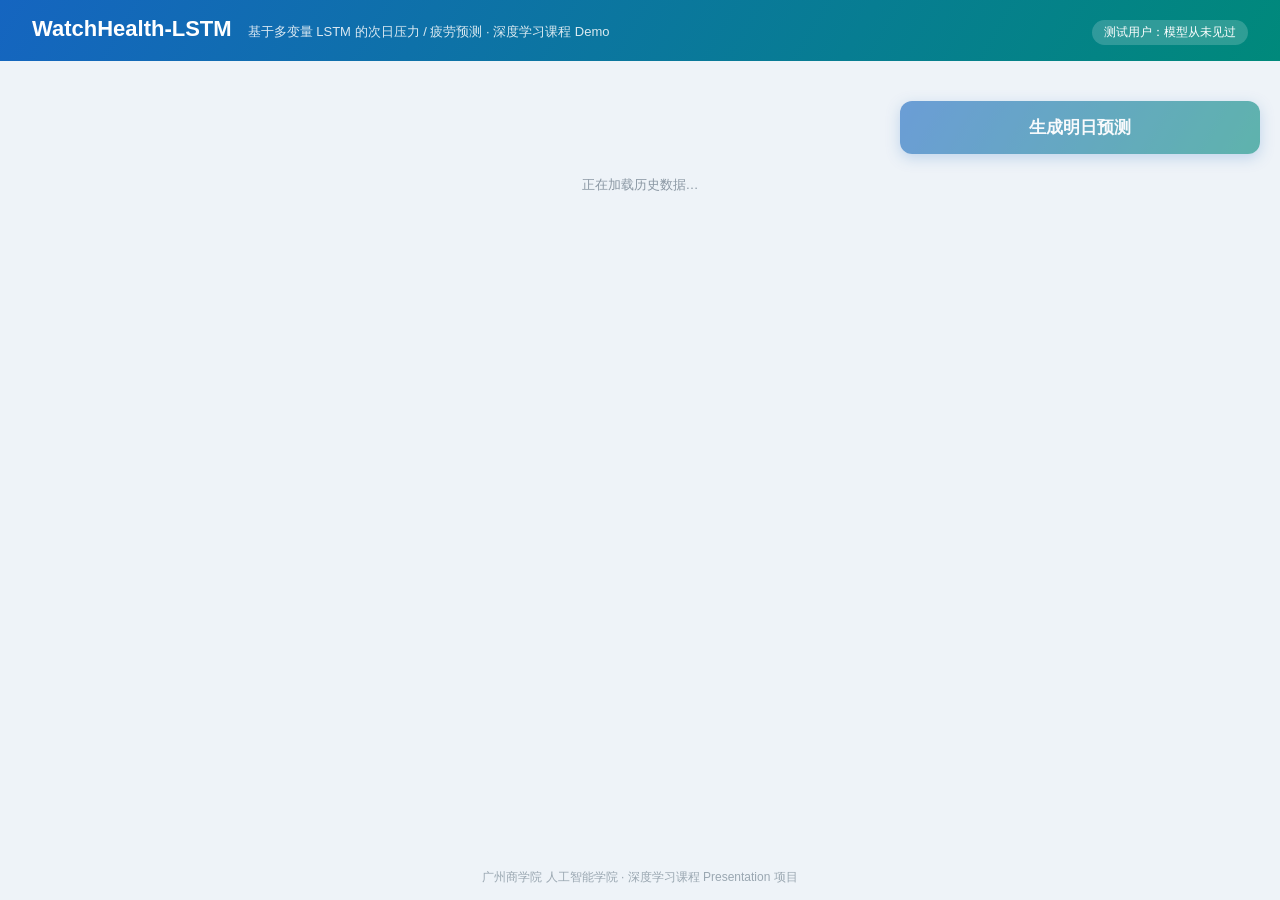
==== frontend/index.html @ ea3061dc "初始提交" ====
<!DOCTYPE html>
<html lang="zh-CN">
<head>
<meta charset="UTF-8">
<meta name="viewport" content="width=device-width, initial-scale=1.0">
<title>WatchHealth-LSTM · 健康看板</title>
<script src="/static/lib/echarts.min.js"></script>
<style>
  * { margin: 0; padding: 0; box-sizing: border-box; }
  body {
    font-family: "Microsoft YaHei", "PingFang SC", sans-serif;
    background: #eef3f8; color: #1f2d3d; min-height: 100vh;
    display: flex; flex-direction: column;
  }
  header {
    background: linear-gradient(120deg, #1565c0, #00897b);
    color: #fff; padding: 16px 32px; display: flex; align-items: baseline; gap: 16px;
  }
  header h1 { font-size: 22px; font-weight: 600; }
  header .sub { font-size: 13px; opacity: .85; }
  header .badge {
    margin-left: auto; font-size: 12px; background: rgba(255,255,255,.18);
    padding: 4px 12px; border-radius: 999px;
  }
  main {
    flex: 1; max-width: 1360px; width: 100%; margin: 20px auto; padding: 0 20px;
    display: grid; grid-template-columns: 1fr 360px; gap: 20px; align-content: start;
  }
  .card {
    background: #fff; border-radius: 12px; padding: 16px 20px;
    box-shadow: 0 2px 10px rgba(21, 60, 110, .08);
  }
  .card h3 { font-size: 14px; color: #5c6b7a; margin-bottom: 4px; font-weight: 600; }
  .hint { font-size: 11px; color: #9aa7b1; margin-bottom: 4px; }
  /* 顶部统计条 */
  .stats { grid-column: 1 / -1; display: grid; grid-template-columns: repeat(4, 1fr); gap: 20px; }
  .stat { display: flex; align-items: center; gap: 14px; }
  .stat .dot { width: 10px; height: 42px; border-radius: 5px; }
  .stat .num { font-size: 26px; font-weight: 700; font-family: Cambria, Georgia, serif; line-height: 1.1; }
  .stat .num small { font-size: 12px; color: #8a97a3; font-weight: 400; }
  .stat .lbl { font-size: 12px; color: #8a97a3; }
  .charts { display: grid; grid-template-columns: 1fr 1fr; gap: 20px; }
  .chart { height: 215px; }
  .side { display: flex; flex-direction: column; gap: 20px; }
  #predictBtn {
    width: 100%; padding: 15px; font-size: 17px; font-weight: 600; color: #fff;
    background: linear-gradient(120deg, #1565c0, #00897b);
    border: none; border-radius: 12px; cursor: pointer;
    box-shadow: 0 4px 14px rgba(21, 101, 192, .35); transition: transform .1s;
  }
  #predictBtn:hover { transform: translateY(-1px); }
  #predictBtn:disabled { opacity: .6; cursor: wait; }
  .stress-num { font-size: 52px; font-weight: 700; font-family: Cambria, Georgia, serif; line-height: 1.1; }
  .stress-num small { font-size: 16px; color: #8a97a3; font-weight: 400; }
  .tag { display: inline-block; padding: 2px 10px; border-radius: 999px;
         font-size: 12px; font-weight: 600; margin-left: 8px; vertical-align: middle; }
  .tag.ok   { background: #e6f6ec; color: #1a9e54; }
  .tag.mid  { background: #fff4e0; color: #e08a00; }
  .tag.high { background: #fdecea; color: #d32f2f; }
  .kv { display: flex; justify-content: space-between; font-size: 14px;
        padding: 6px 0; border-bottom: 1px dashed #e3e9ef; }
  .kv:last-child { border-bottom: none; }
  .kv b { font-weight: 600; text-align: right; }
  .vs {
    margin-top: 10px; padding: 8px 12px; border-radius: 8px;
    background: #e8f4f3; color: #00796b; font-size: 12.5px; font-weight: 600; display: none;
  }
  #alertCard { display: none; border-left: 5px solid #d32f2f; background: #fff5f4; }
  #alertCard h3 { color: #d32f2f; }
  #alertCard.show { display: block; }
  #briefText { font-size: 14px; line-height: 1.8; }
  .src { font-size: 11px; color: #8a97a3; margin-top: 8px; text-align: right; }
  #status { grid-column: 1 / -1; text-align: center; color: #8a97a3; font-size: 13px; padding: 2px; }
  footer { text-align: center; color: #9aa7b1; font-size: 12px; padding: 14px; }
</style>
</head>
<body>
<header>
  <h1>WatchHealth-LSTM</h1>
  <span class="sub">基于多变量 LSTM 的次日压力 / 疲劳预测 · 深度学习课程 Demo</span>
  <span class="badge">测试用户：模型从未见过</span>
</header>

<main>
  <section class="stats" id="stats"></section>

  <section class="charts" id="charts"></section>

  <aside class="side">
    <button id="predictBtn" disabled>生成明日预测</button>

    <div class="card" id="predCard" style="display:none">
      <h3>明日状态预测（LSTM）</h3>
      <div class="stress-num"><span id="stressVal">--</span><small> /10</small>
        <span class="tag ok" id="stressTag">--</span>
      </div>
      <div class="vs" id="vsLine"></div>
      <div class="kv"><span>疲劳指数</span><b id="fatigueVal">--</b></div>
      <div class="kv"><span>建议</span><b id="adviceVal" style="max-width:210px">--</b></div>
    </div>

    <div class="card" id="alertCard">
      <h3>⚠ HRV 异常预警</h3>
      <div id="alertText" style="font-size:14px;line-height:1.7"></div>
    </div>

    <div class="card" id="briefCard" style="display:none">
      <h3>AI 健康简报</h3>
      <div id="briefText"></div>
      <div class="src" id="briefSrc"></div>
    </div>
  </aside>

  <div id="status">正在加载历史数据…</div>
</main>

<footer>广州商学院 人工智能学院 · 深度学习课程 Presentation 项目</footer>

<script>
const FEATURE_META = [
  { key: "resting_hr",     name: "静息心率 (bpm)",  color: "#e2533f", hint: "压力期升高" },
  { key: "hrv_rmssd",      name: "HRV rmssd (ms)",  color: "#1565c0", hint: "重点看：最后两天断崖 = 身体在报警" },
  { key: "deep_sleep_min", name: "深睡时长 (min)",  color: "#00897b", hint: "期末周被压缩" },
  { key: "steps",          name: "步数",            color: "#f0a35e", hint: "久坐不动、活动量骤降" },
];
let history = [], actualNext = null;

function last14Labels() {
  const arr = [];
  const today = new Date();
  for (let i = 13; i >= 0; i--) {
    const d = new Date(today); d.setDate(today.getDate() - i);
    arr.push(`${d.getMonth() + 1}/${d.getDate()}`);
  }
  return arr;
}

function renderStats() {
  const avg = k => history.reduce((a, r) => a + r[k], 0) / history.length;
  const items = [
    { lbl: "14天平均静息心率", num: avg("resting_hr").toFixed(1), unit: " bpm", color: "#e2533f" },
    { lbl: "14天平均 HRV",     num: avg("hrv_rmssd").toFixed(1), unit: " ms",  color: "#1565c0" },
    { lbl: "14天平均深睡",     num: avg("deep_sleep_min").toFixed(0), unit: " min", color: "#00897b" },
    { lbl: "14天总步数",       num: (avg("steps") * history.length / 10000).toFixed(1), unit: " 万步", color: "#f0a35e" },
  ];
  document.getElementById("stats").innerHTML = items.map(i =>
    `<div class="card stat"><div class="dot" style="background:${i.color}"></div>
     <div><div class="num">${i.num}<small>${i.unit}</small></div><div class="lbl">${i.lbl}</div></div></div>`
  ).join("");
}

async function loadHistory() {
  const res = await fetch("/api/demo");
  const data = await res.json();
  if (data.error) { document.getElementById("status").innerText = "⚠ " + data.error; return; }
  history = data.history;
  actualNext = data.actual_next;
  const labels = last14Labels();
  renderStats();
  const chartsEl = document.getElementById("charts");
  chartsEl.innerHTML = "";
  FEATURE_META.forEach(m => {
    const div = document.createElement("div");
    div.className = "card";
    div.innerHTML = `<h3>${m.name}</h3><div class="hint">${m.hint}</div><div class="chart"></div>`;
    chartsEl.appendChild(div);
    const chart = echarts.init(div.querySelector(".chart"));
    chart.setOption({
      grid: { left: 48, right: 14, top: 12, bottom: 24 },
      xAxis: { type: "category", data: labels, axisLabel: { fontSize: 10 } },
      yAxis: { type: "value", scale: true, axisLabel: { fontSize: 10 } },
      series: [{
        type: "line", smooth: true, symbolSize: 6,
        data: history.map(r => +r[m.key].toFixed(1)),
        lineStyle: { color: m.color, width: 2.5 }, itemStyle: { color: m.color },
        areaStyle: { color: m.color, opacity: 0.08 },
      }],
    });
    window.addEventListener("resize", () => chart.resize());
  });
  document.getElementById("status").innerText =
    `演示用户 #${data.user_id} · 期末周前后 14 天数据 · 该用户为模型训练时从未见过的测试用户`;
  document.getElementById("predictBtn").disabled = false;
}

async function runPredict() {
  const btn = document.getElementById("predictBtn");
  btn.disabled = true; btn.innerText = "预测中…";
  const labels = last14Labels();
  const last7 = history.slice(-7);
  const stats = {};
  last7.forEach((r, i) => { stats[labels[labels.length - 7 + i]] = r; });
  try {
    const res = await fetch("/api/predict", {
      method: "POST", headers: { "Content-Type": "application/json" },
      body: JSON.stringify({ stats_7day: stats, hrv_series: history.map(r => r.hrv_rmssd) }),
    });
    renderResult(await res.json());
  } catch (e) {
    alert("接口调用失败：" + e);
  }
  btn.disabled = false; btn.innerText = "生成明日预测";
}

function renderResult(data) {
  const p = data.prediction;
  document.getElementById("predCard").style.display = "block";
  document.getElementById("stressVal").innerText = p.stress;
  const tag = document.getElementById("stressTag");
  if (p.stress >= 7)        { tag.className = "tag high"; tag.innerText = "压力偏高"; }
  else if (p.stress >= 4.5) { tag.className = "tag mid";  tag.innerText = "状态中等"; }
  else                      { tag.className = "tag ok";   tag.innerText = "状态良好"; }
  if (actualNext != null) {
    const vs = document.getElementById("vsLine");
    vs.style.display = "block";
    vs.innerText = `✓ 该用户次日真实自评 ${actualNext.toFixed(1)} 分，预测几乎命中`;
  }
  document.getElementById("fatigueVal").innerText = p.fatigue + " /10";
  document.getElementById("adviceVal").innerText = p.advice;

  const a = data.anomaly;
  if (a.alert) {
    document.getElementById("alertCard").className = "card show";
    document.getElementById("alertText").innerHTML =
      `当前 HRV <b>${a.current_hrv} ms</b>，个人基线 <b>${a.baseline_hrv} ms</b>，` +
      `下降 <b>${a.drop_pct}%</b>（z = ${a.z_score}）。<br>${a.message}`;
  } else {
    document.getElementById("alertCard").className = "card";
  }

  document.getElementById("briefCard").style.display = "block";
  document.getElementById("briefText").innerText = data.brief.text;
  document.getElementById("briefSrc").innerText =
    data.brief.source === "spark" ? "由讯飞星火大模型实时生成" : "由本地模板生成（星火 API 兜底）";
}

document.getElementById("predictBtn").addEventListener("click", runPredict);
loadHistory().then(() => {
  // ?auto=1 时自动点预测（用于演示截图/兜底录屏）
  if (new URLSearchParams(location.search).get("auto") === "1") {
    setTimeout(runPredict, 600);
  }
});
</script>
</body>
</html>
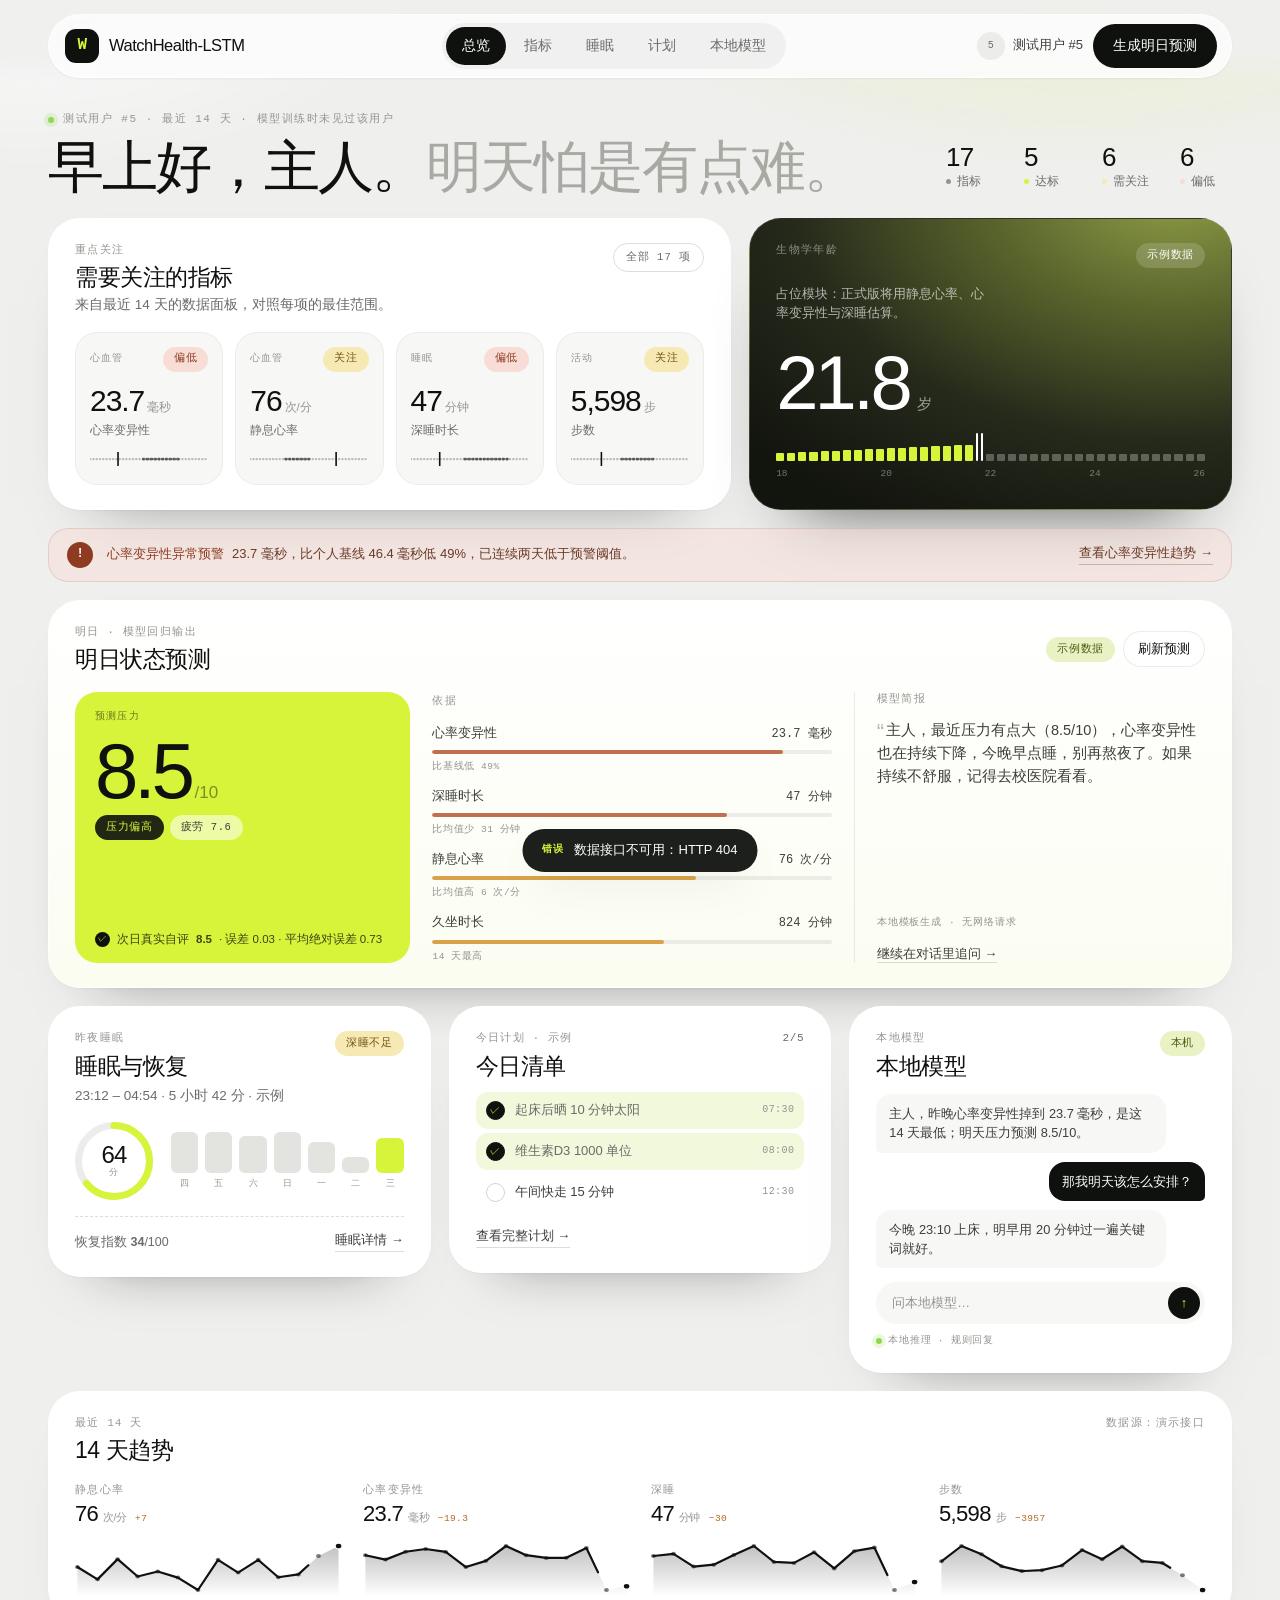
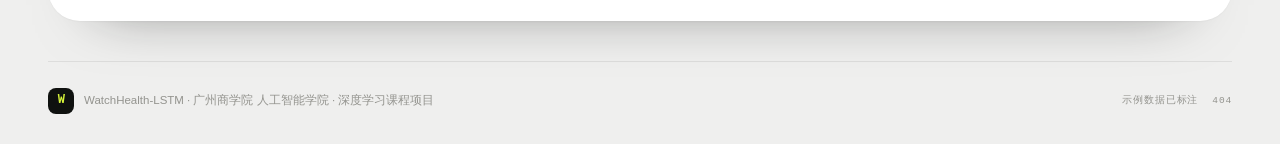
==== commit 13e71d18: "二次提交" ====
--- a/frontend/index.html
+++ b/frontend/index.html
@@ -3,244 +3,2168 @@
 <head>
 <meta charset="UTF-8">
 <meta name="viewport" content="width=device-width, initial-scale=1.0">
-<title>WatchHealth-LSTM · 健康看板</title>
-<script src="/static/lib/echarts.min.js"></script>
+<title>WatchHealth-LSTM · 本地健康看板</title>
+<meta name="description" content="WatchHealth-LSTM 本地健康看板：心率变异性、睡眠、计划、本地模型对话与明日状态预测。">
+<link rel="stylesheet" href="/static/fonts.css">
 <style>
-  * { margin: 0; padding: 0; box-sizing: border-box; }
-  body {
-    font-family: "Microsoft YaHei", "PingFang SC", sans-serif;
-    background: #eef3f8; color: #1f2d3d; min-height: 100vh;
-    display: flex; flex-direction: column;
-  }
-  header {
-    background: linear-gradient(120deg, #1565c0, #00897b);
-    color: #fff; padding: 16px 32px; display: flex; align-items: baseline; gap: 16px;
-  }
-  header h1 { font-size: 22px; font-weight: 600; }
-  header .sub { font-size: 13px; opacity: .85; }
-  header .badge {
-    margin-left: auto; font-size: 12px; background: rgba(255,255,255,.18);
-    padding: 4px 12px; border-radius: 999px;
-  }
-  main {
-    flex: 1; max-width: 1360px; width: 100%; margin: 20px auto; padding: 0 20px;
-    display: grid; grid-template-columns: 1fr 360px; gap: 20px; align-content: start;
-  }
-  .card {
-    background: #fff; border-radius: 12px; padding: 16px 20px;
-    box-shadow: 0 2px 10px rgba(21, 60, 110, .08);
-  }
-  .card h3 { font-size: 14px; color: #5c6b7a; margin-bottom: 4px; font-weight: 600; }
-  .hint { font-size: 11px; color: #9aa7b1; margin-bottom: 4px; }
-  /* 顶部统计条 */
-  .stats { grid-column: 1 / -1; display: grid; grid-template-columns: repeat(4, 1fr); gap: 20px; }
-  .stat { display: flex; align-items: center; gap: 14px; }
-  .stat .dot { width: 10px; height: 42px; border-radius: 5px; }
-  .stat .num { font-size: 26px; font-weight: 700; font-family: Cambria, Georgia, serif; line-height: 1.1; }
-  .stat .num small { font-size: 12px; color: #8a97a3; font-weight: 400; }
-  .stat .lbl { font-size: 12px; color: #8a97a3; }
-  .charts { display: grid; grid-template-columns: 1fr 1fr; gap: 20px; }
-  .chart { height: 215px; }
-  .side { display: flex; flex-direction: column; gap: 20px; }
-  #predictBtn {
-    width: 100%; padding: 15px; font-size: 17px; font-weight: 600; color: #fff;
-    background: linear-gradient(120deg, #1565c0, #00897b);
-    border: none; border-radius: 12px; cursor: pointer;
-    box-shadow: 0 4px 14px rgba(21, 101, 192, .35); transition: transform .1s;
-  }
-  #predictBtn:hover { transform: translateY(-1px); }
-  #predictBtn:disabled { opacity: .6; cursor: wait; }
-  .stress-num { font-size: 52px; font-weight: 700; font-family: Cambria, Georgia, serif; line-height: 1.1; }
-  .stress-num small { font-size: 16px; color: #8a97a3; font-weight: 400; }
-  .tag { display: inline-block; padding: 2px 10px; border-radius: 999px;
-         font-size: 12px; font-weight: 600; margin-left: 8px; vertical-align: middle; }
-  .tag.ok   { background: #e6f6ec; color: #1a9e54; }
-  .tag.mid  { background: #fff4e0; color: #e08a00; }
-  .tag.high { background: #fdecea; color: #d32f2f; }
-  .kv { display: flex; justify-content: space-between; font-size: 14px;
-        padding: 6px 0; border-bottom: 1px dashed #e3e9ef; }
-  .kv:last-child { border-bottom: none; }
-  .kv b { font-weight: 600; text-align: right; }
-  .vs {
-    margin-top: 10px; padding: 8px 12px; border-radius: 8px;
-    background: #e8f4f3; color: #00796b; font-size: 12.5px; font-weight: 600; display: none;
-  }
-  #alertCard { display: none; border-left: 5px solid #d32f2f; background: #fff5f4; }
-  #alertCard h3 { color: #d32f2f; }
-  #alertCard.show { display: block; }
-  #briefText { font-size: 14px; line-height: 1.8; }
-  .src { font-size: 11px; color: #8a97a3; margin-top: 8px; text-align: right; }
-  #status { grid-column: 1 / -1; text-align: center; color: #8a97a3; font-size: 13px; padding: 2px; }
-  footer { text-align: center; color: #9aa7b1; font-size: 12px; padding: 14px; }
+/* ============================================================
+   Design tokens —— 对齐 Mira Bio：浅色、柔和、安静，lime 强调
+   ============================================================ */
+:root{
+  --bg:#EFEFEE;
+  --surface:#FFFFFF;
+  --surface-2:#F7F7F5;
+  --surface-3:#ECECEA;
+  --surface-4:#E3E3DF;
+
+  --ink:#0F110F;
+  --ink-2:#3E3E3B;
+  --ink-3:#6B6B68;
+  --ink-4:#94948F;
+  --ink-5:#B6B6B0;
+
+  --line:rgba(15,17,15,.08);
+  --line-2:rgba(15,17,15,.14);
+
+  --lime:#D7F43A;
+  --lime-deep:#C6E32B;
+  --green:#8FD94E;
+  --lime-soft:#F2F8DC;
+  --lime-soft-2:#E8F2C4;
+
+  --sand:#F7E9B4;
+  --sand-ink:#6F5310;
+  --blush:#F7DDD5;
+  --blush-ink:#8E3B21;
+
+  --grad-dark:radial-gradient(120% 130% at 88% -10%,#8F9E47 0%,#59642C 32%,#262A1B 66%,#12140E 100%);
+  --grad-dark-2:radial-gradient(120% 120% at 10% -10%,#6E7A38 0%,#3A4122 40%,#171A11 100%);
+
+  --radius-xl:32px;
+  --radius-lg:22px;
+  --radius-md:16px;
+  --radius-sm:12px;
+
+  --shadow-card:0 1px 0 rgba(255,255,255,.75) inset,0 1px 2px rgba(15,17,15,.04),0 34px 60px -50px rgba(15,17,15,.55);
+  --shadow-dark:0 40px 70px -46px rgba(15,17,15,.75);
+
+  --font-sans:"Geist","PingFang SC","Hiragino Sans GB","Microsoft YaHei","Noto Sans SC",sans-serif;
+  --font-mono:"Geist Mono",ui-monospace,"SF Mono","Cascadia Mono",Menlo,Consolas,monospace;
+
+  --ease:cubic-bezier(.2,.7,.2,1);
+  --maxw:1240px;
+}
+
+*,*::before,*::after{box-sizing:border-box}
+html{-webkit-text-size-adjust:100%;scroll-behavior:smooth}
+body{
+  margin:0;min-height:100vh;background:var(--bg);color:var(--ink);
+  font-family:var(--font-sans);font-size:15px;line-height:1.45;
+  -webkit-font-smoothing:antialiased;text-rendering:optimizeLegibility;
+}
+body::before{
+  content:"";position:fixed;inset:0;z-index:0;pointer-events:none;
+  background:
+    radial-gradient(58% 40% at 84% -8%,rgba(215,244,58,.26),transparent 68%),
+    radial-gradient(46% 34% at 2% -4%,rgba(255,255,255,.85),transparent 70%);
+}
+::selection{background:var(--lime);color:var(--ink)}
+a{color:inherit;text-decoration:none}
+button{font:inherit;color:inherit;border:0;background:none;cursor:pointer}
+h1,h2,h3,h4,p,ul,ol{margin:0}
+ul,ol{padding:0;list-style:none}
+:focus-visible{outline:2px solid var(--ink);outline-offset:3px;border-radius:8px}
+
+.app{position:relative;z-index:1}
+.wrap{max-width:var(--maxw);margin:0 auto;padding:0 28px}
+
+/* ---------- type scale（22 个文本样式，节选用得上的） ---------- */
+.mono{
+  font-family:var(--font-mono);font-size:10.5px;letter-spacing:.13em;
+  text-transform:uppercase;color:var(--ink-4);font-weight:500;
+}
+.mono-ink{color:var(--ink-3)}
+.eyebrow{
+  display:flex;align-items:center;gap:9px;font-family:var(--font-mono);
+  font-size:11px;letter-spacing:.14em;text-transform:uppercase;color:var(--ink-4);font-weight:500;
+}
+.display{
+  font-size:clamp(30px,4.4vw,58px);line-height:1.03;letter-spacing:-.036em;
+  font-weight:460;margin:10px 0 0;
+}
+.display .dim{color:#A9A9A3}
+.h2{font-size:23px;line-height:1.2;letter-spacing:-.02em;font-weight:500}
+.h3{font-size:17px;line-height:1.3;letter-spacing:-.012em;font-weight:500}
+.body{font-size:14.5px;line-height:1.55;color:var(--ink-2)}
+.body-sm{font-size:13px;line-height:1.5;color:var(--ink-3)}
+.num{font-variant-numeric:tabular-nums;letter-spacing:-.03em}
+.link{font-size:13px;color:var(--ink-2);border-bottom:1px solid var(--line-2);padding-bottom:1px;transition:border-color .2s,color .2s}
+.link:hover{color:var(--ink);border-color:var(--ink)}
+.dot-live{width:6px;height:6px;border-radius:50%;background:var(--green);box-shadow:0 0 0 4px rgba(143,217,78,.18);flex:none}
+
+/* ---------- header / tabs ---------- */
+.nav-wrap{position:sticky;top:0;z-index:60;padding:14px 0 8px;background:linear-gradient(to bottom,rgba(239,239,238,.94) 62%,rgba(239,239,238,0));backdrop-filter:blur(3px)}
+.nav{
+  display:flex;align-items:center;gap:18px;
+  background:rgba(255,255,255,.72);border:1px solid rgba(255,255,255,.75);
+  border-radius:999px;padding:8px 14px 8px 16px;
+  box-shadow:0 1px 2px rgba(15,17,15,.05),0 20px 40px -34px rgba(15,17,15,.5);
+  backdrop-filter:blur(18px) saturate(120%);
+}
+.brand{display:flex;align-items:center;gap:10px;padding-right:6px;flex:none}
+.brand-mark{
+  width:34px;height:34px;border-radius:11px;background:var(--ink);color:var(--lime);
+  display:grid;place-items:center;font-family:var(--font-mono);font-size:16px;font-weight:600;letter-spacing:-.04em;
+}
+.brand-name{font-size:16.5px;letter-spacing:-.03em;font-weight:500}
+.tabs{display:flex;align-items:center;gap:2px;margin:0 auto;background:rgba(15,17,15,.045);border-radius:999px;padding:4px}
+.tab{
+  padding:9px 16px;border-radius:999px;font-size:13.5px;color:var(--ink-3);
+  transition:background .25s var(--ease),color .25s var(--ease);white-space:nowrap;
+}
+.tab:hover{color:var(--ink)}
+.tab.is-active{background:var(--ink);color:#fff}
+.nav-right{display:flex;align-items:center;gap:10px;flex:none}
+.user{display:flex;align-items:center;gap:8px;font-size:13px;color:var(--ink-2)}
+.avatar{
+  width:28px;height:28px;border-radius:50%;background:var(--surface-3);display:grid;place-items:center;
+  font-family:var(--font-mono);font-size:10px;letter-spacing:.02em;color:var(--ink-3);
+}
+.btn{
+  display:inline-flex;align-items:center;justify-content:center;gap:8px;
+  height:44px;padding:0 20px;border-radius:999px;font-size:13.5px;font-weight:500;
+  transition:transform .2s var(--ease),background .2s,box-shadow .2s,opacity .2s;
+}
+.btn:hover{transform:translateY(-1px)}
+.btn:active{transform:translateY(0)}
+.btn-dark{background:var(--ink);color:#fff}
+.btn-dark:hover{background:#26281F}
+.btn-lime{background:var(--lime);color:var(--ink)}
+.btn-lime:hover{background:var(--lime-deep)}
+.btn-ghost{background:#fff;color:var(--ink);border:1px solid var(--line)}
+.btn-ghost:hover{background:var(--surface-2)}
+.btn-sm{height:36px;padding:0 14px;font-size:12.5px}
+.btn[disabled]{opacity:.55;cursor:not-allowed;transform:none}
+
+/* ---------- page shell ---------- */
+.page{display:none;padding-bottom:26px}
+.page.is-active{display:block}
+.page-head{margin:26px 0 22px}
+.head-row{display:flex;align-items:flex-end;justify-content:space-between;gap:24px;flex-wrap:wrap}
+.head-stats{display:flex;align-items:flex-end;gap:26px;padding-bottom:6px}
+.hstat{display:flex;flex-direction:column;gap:3px;min-width:52px}
+.hstat b{font-size:26px;font-weight:450;letter-spacing:-.03em;line-height:1;font-variant-numeric:tabular-nums}
+.hstat b small{font-size:12px;color:var(--ink-4);letter-spacing:0;font-weight:400;margin-left:2px}
+.hstat span{display:flex;align-items:center;gap:6px;font-size:11.5px;color:var(--ink-3)}
+.hstat i{width:5px;height:5px;border-radius:50%;flex:none}
+
+.grid{display:grid;grid-template-columns:repeat(12,1fr);gap:18px;align-items:start}
+.span-4{grid-column:span 4}
+.span-5{grid-column:span 5}
+.span-6{grid-column:span 6}
+.span-7{grid-column:span 7}
+.span-8{grid-column:span 8}
+.span-12{grid-column:span 12}
+.stack{display:flex;flex-direction:column;gap:18px}
+
+/* ---------- cards ---------- */
+.card{
+  background:var(--surface);border-radius:var(--radius-xl);padding:24px 26px;
+  border:1px solid rgba(255,255,255,.7);box-shadow:var(--shadow-card);position:relative;
+}
+.card-dark{
+  background:var(--grad-dark);color:#F3F3EC;border:1px solid rgba(255,255,255,.10);
+  box-shadow:var(--shadow-dark);
+}
+.card-dark .mono{color:rgba(255,255,255,.46)}
+.card-dark .body,.card-dark .body-sm{color:rgba(255,255,255,.66)}
+.card-dark .dim{color:rgba(255,255,255,.5)}
+.card-head{display:flex;align-items:flex-start;justify-content:space-between;gap:14px;margin-bottom:6px}
+.card-sub{font-size:13.5px;line-height:1.5;color:var(--ink-3);margin-top:4px}
+.card-link{font-family:var(--font-mono);font-size:10.5px;letter-spacing:.1em;text-transform:uppercase;color:var(--ink-3);border:1px solid var(--line-2);border-radius:999px;padding:6px 12px;transition:background .2s,color .2s,border-color .2s;white-space:nowrap}
+.card-link:hover{background:var(--ink);color:#fff;border-color:var(--ink)}
+
+/* ---------- chips ---------- */
+.chip{
+  display:inline-flex;align-items:center;gap:6px;height:25px;padding:0 11px;border-radius:999px;
+  font-family:var(--font-mono);font-size:10.5px;letter-spacing:.06em;font-weight:500;
+  background:var(--surface-3);color:var(--ink-2);white-space:nowrap;
+}
+.chip-optimal{background:var(--lime);color:var(--ink)}
+.chip-watch{background:var(--sand);color:var(--sand-ink)}
+.chip-low{background:var(--blush);color:var(--blush-ink)}
+.chip-inrange{background:#EDEDEA;color:#63635F}
+.chip-plain{background:rgba(15,17,15,.06);color:var(--ink-2)}
+.chip-glass{background:rgba(255,255,255,.16);color:#fff;backdrop-filter:blur(6px)}
+.chip-lime-soft{background:var(--lime-soft-2);color:#4F5B10}
+
+/* ---------- overview: markers ---------- */
+.tiles{display:grid;grid-template-columns:repeat(4,1fr);gap:12px;margin-top:16px}
+.tile{
+  text-align:left;background:var(--surface-2);border:1px solid rgba(15,17,15,.045);
+  border-radius:var(--radius-lg);padding:14px 14px 12px;min-width:0;
+  transition:background .25s var(--ease),transform .25s var(--ease),box-shadow .25s;
+}
+.tile:hover{background:#fff;transform:translateY(-2px);box-shadow:0 18px 30px -26px rgba(15,17,15,.6)}
+.tile-top{display:flex;align-items:center;justify-content:space-between;gap:8px;margin-bottom:14px}
+.tile-cat{font-family:var(--font-mono);font-size:9.5px;letter-spacing:.11em;text-transform:uppercase;color:var(--ink-4)}
+.tile-val{display:block;font-size:30px;line-height:1;font-weight:440;letter-spacing:-.035em;font-variant-numeric:tabular-nums}
+.tile-val small{font-size:11.5px;color:var(--ink-4);letter-spacing:0;font-weight:400;margin-left:3px}
+.tile-name{display:block;font-size:12px;color:var(--ink-3);margin-top:6px;white-space:nowrap;overflow:hidden;text-overflow:ellipsis}
+.tile-range{display:block;margin-top:11px}
+
+/* range mini bar */
+.range{position:relative;height:12px;width:100%}
+.range svg{display:block;width:100%;height:12px;overflow:visible}
+
+/* ---------- alert strip ---------- */
+.alert{
+  display:flex;align-items:center;gap:14px;background:rgba(247,221,213,.5);
+  border:1px solid rgba(142,59,33,.14);border-radius:20px;padding:13px 18px;
+}
+.alert .alert-dot{
+  width:26px;height:26px;border-radius:50%;background:var(--blush-ink);color:#fff;flex:none;
+  display:grid;place-items:center;font-family:var(--font-mono);font-size:12px;font-weight:600;
+}
+.alert .alert-copy{font-size:13px;line-height:1.45;color:#6B3A28}
+.alert .alert-copy b{color:var(--blush-ink);margin-right:8px;font-weight:500}
+.alert .link{margin-left:auto;color:#6B3A28;border-color:rgba(142,59,33,.3);white-space:nowrap}
+.alert .link:hover{color:var(--blush-ink);border-color:var(--blush-ink)}
+
+/* ---------- bio age ---------- */
+.bioage{overflow:hidden;align-self:stretch;display:flex;flex-direction:column}
+.bioage .bio-num{font-size:clamp(52px,6.4vw,76px);line-height:.9;font-weight:430;letter-spacing:-.05em;margin-top:26px;color:#fff;font-variant-numeric:tabular-nums}
+.bioage .bio-num small{font-size:15px;letter-spacing:0;color:rgba(255,255,255,.55);margin-left:8px;font-weight:400}
+.bio-scale{position:relative;margin-top:10px;height:34px}
+.bio-meta{display:flex;justify-content:space-between;gap:10px;margin-top:auto;padding-top:22px;font-family:var(--font-mono);font-size:9px;letter-spacing:.1em;text-transform:uppercase;color:rgba(255,255,255,.42)}
+.bio-ticks{position:absolute;inset:0;display:flex;align-items:flex-end;gap:3px}
+.bio-ticks i{flex:1;background:rgba(255,255,255,.28);border-radius:1px;height:9px}
+.bio-ticks i.on{background:var(--lime);height:22px}
+.bio-ticks i.mark{background:#fff;height:30px;width:2px;flex:none}
+.bio-labels{display:flex;justify-content:space-between;margin-top:6px;font-family:var(--font-mono);font-size:9.5px;color:rgba(255,255,255,.4)}
+
+/* ---------- prediction card ---------- */
+.pred{overflow:hidden;background:linear-gradient(180deg,#FFFFFF 0%,#FBFDF1 100%)}
+.pred-top{display:flex;align-items:center;justify-content:space-between;gap:14px;flex-wrap:wrap}
+.pred-actions{display:flex;align-items:center;gap:8px}
+.pred-grid{display:grid;grid-template-columns:minmax(0,1.05fr) minmax(0,1.25fr) minmax(0,1.1fr);gap:22px;margin-top:18px}
+.pred-score{
+  background:var(--lime);border-radius:var(--radius-lg);padding:18px 20px 16px;
+  display:flex;flex-direction:column;justify-content:space-between;min-height:196px;
+}
+.pred-label{font-family:var(--font-mono);font-size:10px;letter-spacing:.12em;text-transform:uppercase;color:rgba(15,17,15,.55)}
+.pred-num{font-size:clamp(56px,7vw,78px);line-height:.86;font-weight:430;letter-spacing:-.055em;margin:14px 0 2px;font-variant-numeric:tabular-nums}
+.pred-num span{font-size:17px;color:rgba(15,17,15,.45);letter-spacing:0;margin-left:4px}
+.pred-tags{display:flex;gap:6px;flex-wrap:wrap;margin-top:10px}
+.pred-score .chip-watch{background:rgba(15,17,15,.9);color:var(--lime)}
+.pred-score .chip-plain{background:rgba(255,255,255,.55);color:var(--ink-2)}
+.pred-vs{display:flex;align-items:center;gap:7px;margin-top:14px;font-size:11.5px;color:#3E4416;flex-wrap:wrap}
+.pred-vs b{font-weight:600}
+.pred-vs .ok{width:15px;height:15px;border-radius:50%;background:var(--ink);color:var(--lime);display:grid;place-items:center;font-size:9px;flex:none}
+.pred-basis{padding-top:2px}
+.basis-list{display:flex;flex-direction:column;gap:13px;margin-top:15px}
+.basis-item .basis-top{display:flex;align-items:baseline;justify-content:space-between;gap:10px;font-size:12.5px;color:var(--ink-2)}
+.basis-item .basis-top b{font-family:var(--font-mono);font-size:12px;font-weight:500;font-variant-numeric:tabular-nums}
+.basis-track{height:4px;border-radius:99px;background:rgba(15,17,15,.07);margin-top:7px;overflow:hidden}
+.basis-track i{display:block;height:100%;border-radius:99px;background:var(--ink);transform-origin:left;animation:grow .9s var(--ease) both}
+.basis-track i.warn{background:#D9A24A}
+.basis-track i.bad{background:#C0704F}
+.pred-brief{border-left:1px solid var(--line);padding-left:22px;display:flex;flex-direction:column}
+.pred-brief .quote{font-size:14.5px;line-height:1.6;color:var(--ink-2);margin-top:12px;flex:1}
+.pred-brief .quote::before{content:"“";font-size:22px;color:var(--ink-5);line-height:0;vertical-align:-4px;margin-right:2px}
+.pred-brief .brief-src{font-family:var(--font-mono);font-size:9.5px;letter-spacing:.1em;text-transform:uppercase;color:var(--ink-4);margin-top:14px}
+.pred-brief .brief-cta{margin-top:12px}
+
+/* ---------- sleep mini ---------- */
+.sleep-mini{display:flex;gap:18px;align-items:center;margin-top:16px}
+.ring{position:relative;flex:none}
+.ring svg{display:block}
+.ring .ring-txt{position:absolute;inset:0;display:grid;place-content:center;text-align:center}
+.ring .ring-txt b{font-size:24px;font-weight:450;letter-spacing:-.04em;line-height:1}
+.ring .ring-txt span{font-family:var(--font-mono);font-size:8.5px;letter-spacing:.1em;color:var(--ink-4);text-transform:uppercase}
+.weekbars{display:flex;align-items:flex-end;gap:7px;height:58px;flex:1;min-width:0}
+.wbar{flex:1;display:flex;flex-direction:column;align-items:center;gap:5px;height:100%}
+.wbar i{width:100%;border-radius:6px;background:var(--surface-4);margin-top:auto;transition:background .2s}
+.wbar.last i{background:var(--lime)}
+.wbar span{font-family:var(--font-mono);font-size:8.5px;color:var(--ink-4)}
+.sleep-foot{display:flex;justify-content:space-between;align-items:center;margin-top:16px;padding-top:14px;border-top:1px dashed var(--line-2);font-size:12.5px;color:var(--ink-3)}
+
+/* ---------- plan mini ---------- */
+.checkrow{
+  display:flex;align-items:center;gap:10px;padding:9px 10px;border-radius:12px;
+  font-size:13px;color:var(--ink-2);transition:background .2s,color .2s;width:100%;text-align:left;
+}
+.checkrow:hover{background:var(--surface-2)}
+.checkrow.done{background:var(--lime-soft)}
+.checkrow .box{
+  width:19px;height:19px;border-radius:50%;border:1px solid rgba(15,17,15,.18);flex:none;
+  display:grid;place-items:center;color:transparent;font-size:10px;transition:background .2s,border-color .2s,color .2s;
+}
+.checkrow.done .box{background:var(--ink);border-color:var(--ink);color:var(--lime)}
+.checkrow .time{margin-left:auto;font-family:var(--font-mono);font-size:10px;color:var(--ink-4);letter-spacing:.04em}
+.checkrow.done .label{color:var(--ink-3)}
+.plan-count{font-family:var(--font-mono);font-size:11px;color:var(--ink-3);letter-spacing:.06em}
+
+/* ---------- chat mini ---------- */
+.chat-mini{display:flex;flex-direction:column;gap:9px;margin-top:14px}
+.bubble{max-width:88%;padding:10px 13px;border-radius:16px;font-size:12.8px;line-height:1.5}
+.bubble.model{background:var(--surface-2);color:var(--ink-2);border-bottom-left-radius:5px}
+.bubble.user{background:var(--ink);color:#fff;align-self:flex-end;border-bottom-right-radius:5px}
+.chat-input{display:flex;align-items:center;gap:8px;margin-top:14px;background:var(--surface-2);border-radius:999px;padding:5px 5px 5px 14px}
+.chat-input input{
+  flex:1;min-width:0;border:0;background:none;font:inherit;font-size:12.8px;color:var(--ink);outline:none;
+}
+.chat-input input::placeholder{color:var(--ink-4)}
+.send{
+  width:32px;height:32px;border-radius:50%;background:var(--ink);color:var(--lime);
+  display:grid;place-items:center;flex:none;font-size:13px;transition:transform .2s var(--ease),background .2s;
+}
+.send:hover{transform:scale(1.06)}
+.chat-meta{display:flex;align-items:center;gap:6px;margin-top:10px;font-family:var(--font-mono);font-size:9.5px;letter-spacing:.08em;text-transform:uppercase;color:var(--ink-4)}
+
+/* ---------- trends ---------- */
+.trend-grid{display:grid;grid-template-columns:repeat(4,1fr);gap:22px;margin-top:18px}
+.trend{min-width:0}
+.trend-head{display:flex;align-items:baseline;justify-content:flex-start;gap:8px}
+.trend-val{display:flex;align-items:baseline;gap:7px;font-size:22px;font-weight:450;letter-spacing:-.03em;font-variant-numeric:tabular-nums}
+.trend-val small{font-size:10.5px;color:var(--ink-4);margin-left:-2px}
+.trend-delta{font-family:var(--font-mono);font-size:9.5px;color:var(--ink-4);letter-spacing:.04em;margin-left:2px}
+.trend-delta.up{color:#B4691D}
+.trend-delta.down{color:#3E7A34}
+.trend-chart{margin-top:10px;height:56px}
+.trend-chart svg{display:block;width:100%;height:56px;overflow:visible}
+
+/* ---------- biomarkers ---------- */
+.filterbar{display:flex;align-items:center;justify-content:space-between;gap:14px;flex-wrap:wrap;margin-bottom:18px}
+.seg{display:flex;gap:2px;background:#fff;border:1px solid var(--line);border-radius:999px;padding:4px;box-shadow:0 1px 2px rgba(15,17,15,.03)}
+.seg button{padding:7px 15px;border-radius:999px;font-size:12.5px;color:var(--ink-3);transition:background .2s,color .2s;white-space:nowrap}
+.seg button:hover{color:var(--ink)}
+.seg button.is-active{background:var(--ink);color:#fff}
+.bio-grid{display:grid;grid-template-columns:196px minmax(0,1fr) 352px;gap:18px;align-items:start}
+.cat-card{padding:12px;position:sticky;top:96px}
+.cat-item{
+  display:flex;align-items:center;justify-content:space-between;gap:8px;width:100%;
+  padding:11px 14px;border-radius:14px;font-size:13px;color:var(--ink-2);text-align:left;
+  transition:background .2s,color .2s;
+}
+.cat-item:hover{background:var(--surface-2)}
+.cat-item b{font-family:var(--font-mono);font-size:10.5px;font-weight:500;color:var(--ink-4)}
+.cat-item.is-active{background:var(--ink);color:#fff}
+.cat-item.is-active b{color:rgba(255,255,255,.55)}
+
+.list-card{padding:10px 14px 16px}
+.list-head{
+  display:grid;grid-template-columns:minmax(0,1.4fr) minmax(0,.8fr) minmax(0,1.1fr) 92px;
+  gap:14px;padding:10px 12px 12px;border-bottom:1px solid var(--line);
+  font-family:var(--font-mono);font-size:9.5px;letter-spacing:.12em;text-transform:uppercase;color:var(--ink-5);
+}
+.list-head span:nth-child(4){text-align:right}
+.mrow{
+  display:grid;grid-template-columns:minmax(0,1.4fr) minmax(0,.8fr) minmax(0,1.1fr) 92px;
+  gap:14px;align-items:center;width:100%;text-align:left;
+  padding:12px;border-radius:14px;transition:background .2s;
+}
+.mrow + .mrow{margin-top:1px}
+.mrow:hover{background:var(--surface-2)}
+.mrow.is-active{background:var(--lime-soft)}
+.mrow-name{display:flex;flex-direction:column;gap:2px;min-width:0}
+.mrow-name b{font-size:14px;font-weight:500;letter-spacing:-.01em;white-space:nowrap;overflow:hidden;text-overflow:ellipsis}
+.mrow-name span{font-family:var(--font-mono);font-size:9.5px;letter-spacing:.08em;text-transform:uppercase;color:var(--ink-4)}
+.mrow-val{font-size:17px;font-weight:440;letter-spacing:-.03em;font-variant-numeric:tabular-nums;white-space:nowrap}
+.mrow-val small{font-size:10.5px;color:var(--ink-4);margin-left:3px}
+.mrow-range{min-width:0}
+.mrow-status{display:flex;justify-content:flex-end}
+.list-empty{padding:26px 12px;font-size:13px;color:var(--ink-4);text-align:center}
+
+/* detail */
+.detail{position:sticky;top:96px;padding:24px;min-height:520px;display:flex;flex-direction:column}
+.detail-top{display:flex;align-items:flex-start;justify-content:space-between;gap:12px}
+.detail-name{font-size:24px;line-height:1.15;letter-spacing:-.025em;font-weight:450;margin-top:10px;color:#fff}
+.detail-val{font-size:clamp(48px,5.6vw,62px);line-height:.9;font-weight:430;letter-spacing:-.055em;margin-top:16px;color:#fff;font-variant-numeric:tabular-nums}
+.detail-val small{font-size:14px;color:rgba(255,255,255,.5);letter-spacing:0;margin-left:6px}
+.detail-chart{margin-top:22px}
+.detail-chart svg{display:block;width:100%;height:112px;overflow:visible}
+.detail-axis{display:flex;justify-content:space-between;margin-top:6px;font-family:var(--font-mono);font-size:9px;letter-spacing:.06em;color:rgba(255,255,255,.42)}
+.detail-range{margin-top:20px}
+.detail-range .rlabel{display:flex;justify-content:space-between;font-family:var(--font-mono);font-size:9.5px;letter-spacing:.08em;text-transform:uppercase;color:rgba(255,255,255,.42);margin-bottom:8px}
+.detail-note{font-size:13px;line-height:1.55;color:rgba(255,255,255,.68);margin-top:18px}
+.detail-foot{margin-top:auto;padding-top:20px}
+.ask{display:flex;align-items:center;gap:8px;background:rgba(255,255,255,.10);border:1px solid rgba(255,255,255,.12);border-radius:999px;padding:5px 5px 5px 16px}
+.ask input{flex:1;min-width:0;background:none;border:0;outline:none;font:inherit;font-size:12.5px;color:#fff}
+.ask input::placeholder{color:rgba(255,255,255,.5)}
+.ask .send{background:var(--lime);color:var(--ink)}
+.detail-src{margin-top:12px;font-family:var(--font-mono);font-size:9px;letter-spacing:.09em;text-transform:uppercase;color:rgba(255,255,255,.34);display:flex;justify-content:space-between;gap:8px}
+
+/* ---------- sleep page ---------- */
+.stages{background:var(--grad-dark-2);color:#fff;padding:24px 26px 20px;overflow:hidden}
+.stages-legend{display:flex;gap:14px;align-items:center;font-family:var(--font-mono);font-size:9.5px;letter-spacing:.08em;text-transform:uppercase;color:rgba(255,255,255,.6)}
+.stages-legend i{width:6px;height:6px;border-radius:2px;display:inline-block;margin-right:5px}
+.stage-plot{position:relative;margin-top:20px;height:258px}
+.stage-row{position:absolute;left:0;right:0;height:54px}
+.stage-block{position:absolute;top:0;height:54px;border-radius:8px;transform-origin:left center;animation:blockIn .65s var(--ease) both}
+.stage-axis{position:relative;height:16px;margin-top:14px;border-top:1px solid rgba(255,255,255,.14)}
+.stage-axis span{position:absolute;top:6px;transform:translateX(-50%);font-family:var(--font-mono);font-size:9px;letter-spacing:.05em;color:rgba(255,255,255,.45)}
+.stage-axis span:first-child{transform:none}
+.stage-axis span:last-child{transform:translateX(-100%)}
+.sleep-score{display:flex;gap:20px;align-items:center;margin-top:14px}
+.dial{position:relative;flex:none}
+.dial .dial-txt{position:absolute;inset:0;display:grid;place-content:center;text-align:center}
+.dial .dial-txt b{font-size:38px;font-weight:430;letter-spacing:-.05em;line-height:1;font-variant-numeric:tabular-nums}
+.dial .dial-txt span{font-family:var(--font-mono);font-size:9px;color:var(--ink-4);letter-spacing:.1em;text-transform:uppercase}
+.score-metrics{flex:1;display:flex;flex-direction:column;gap:11px;min-width:0}
+.score-metrics .row{display:flex;align-items:baseline;justify-content:space-between;gap:8px;padding-bottom:9px;border-bottom:1px dashed var(--line);font-size:12.5px;color:var(--ink-3)}
+.score-metrics .row:last-child{border-bottom:0;padding-bottom:0}
+.score-metrics .row b{font-size:14px;color:var(--ink);font-weight:500;font-variant-numeric:tabular-nums}
+.score-metrics .row em{font-style:normal;font-family:var(--font-mono);font-size:9.5px;color:var(--ink-4);margin-left:6px}
+.bedchart{position:relative;height:168px;margin-top:12px}
+.bedchart .axis{position:absolute;left:0;top:0;bottom:20px;width:34px;display:flex;flex-direction:column;justify-content:space-between;font-family:var(--font-mono);font-size:8.5px;color:var(--ink-4);letter-spacing:.04em}
+.bedbars{position:absolute;left:42px;right:0;top:0;bottom:20px;display:flex;justify-content:space-between;gap:7px}
+.bedbar{position:relative;flex:1}
+.bedbar i{position:absolute;width:9px;left:50%;transform:translateX(-50%);border-radius:99px;background:var(--ink);transition:background .2s}
+.bedbar.last i{background:var(--lime);box-shadow:0 0 0 3px rgba(215,244,58,.2)}
+.bedbar span{position:absolute;bottom:-18px;left:0;right:0;text-align:center;font-family:var(--font-mono);font-size:9px;color:var(--ink-4)}
+.dur-list{display:flex;flex-direction:column;gap:14px;margin-top:14px}
+.dur-item .dur-top{display:flex;justify-content:space-between;gap:8px;font-size:12.5px;color:var(--ink-3)}
+.dur-item .dur-top b{color:var(--ink);font-weight:500;font-variant-numeric:tabular-nums}
+.dur-track{height:6px;border-radius:99px;background:var(--surface-3);margin-top:8px;overflow:hidden}
+.dur-track i{display:block;height:100%;border-radius:99px;background:var(--ink);transform-origin:left;animation:grow .9s var(--ease) both}
+.dur-track i.lime{background:var(--lime)}
+.stat-grid{display:grid;grid-template-columns:repeat(4,1fr);gap:18px}
+.stat-grid-2{grid-template-columns:repeat(2,1fr)}
+.stat{padding:20px 22px}
+.stat .stat-label{font-family:var(--font-mono);font-size:9.5px;letter-spacing:.11em;text-transform:uppercase;color:var(--ink-4)}
+.stat .stat-val{font-size:33px;font-weight:430;letter-spacing:-.04em;line-height:1;margin-top:20px;font-variant-numeric:tabular-nums}
+.stat .stat-val small{font-size:12px;color:var(--ink-4);letter-spacing:0;margin-left:3px}
+.stat .stat-foot{font-family:var(--font-mono);font-size:9.5px;color:var(--ink-4);margin-top:9px;letter-spacing:.03em}
+.stat .stat-foot.bad{color:#B4691D}
+
+/* ---------- plan page ---------- */
+.plan-grid{display:grid;grid-template-columns:repeat(4,1fr);gap:18px;align-items:stretch}
+.focus{min-height:474px;display:flex;flex-direction:column;padding:24px}
+.focus-top{display:flex;align-items:flex-start;justify-content:space-between;gap:12px}
+.focus-num{font-family:var(--font-mono);font-size:10.5px;letter-spacing:.1em;color:var(--ink-4)}
+.card-dark .focus-num{color:rgba(255,255,255,.45)}
+.focus-title{font-size:27px;line-height:1.12;letter-spacing:-.03em;font-weight:450;margin-top:26px}
+.focus-desc{font-size:13px;line-height:1.55;color:var(--ink-3);margin-top:10px}
+.card-dark .focus-desc{color:rgba(255,255,255,.6)}
+.focus-items{display:flex;flex-direction:column;gap:6px;margin-top:auto;padding-top:22px}
+.card-dark .checkrow{color:rgba(255,255,255,.78);background:rgba(255,255,255,.07)}
+.card-dark .checkrow:hover{background:rgba(255,255,255,.12)}
+.card-dark .checkrow.done{background:rgba(215,244,58,.14);color:#fff}
+.card-dark .checkrow .box{border-color:rgba(255,255,255,.28);color:transparent}
+.card-dark .checkrow.done .box{background:var(--lime);border-color:var(--lime);color:var(--ink)}
+.card-dark .checkrow.done .label{color:rgba(255,255,255,.9)}
+.focus-target{display:flex;justify-content:space-between;gap:10px;margin-top:18px;padding-top:14px;border-top:1px solid var(--line);font-size:12px;color:var(--ink-3)}
+.card-dark .focus-target{border-color:rgba(255,255,255,.12);color:rgba(255,255,255,.55)}
+.focus-target b{color:var(--ink);font-weight:500}
+.card-dark .focus-target b{color:#fff}
+.ring-lg{width:44px;height:44px;flex:none;position:relative}
+.ring-lg svg{display:block}
+.ring-lg span{position:absolute;inset:0;display:grid;place-content:center;font-family:var(--font-mono);font-size:9px;letter-spacing:.03em}
+.today-card{min-height:300px}
+.today-list{display:flex;flex-direction:column;gap:4px;margin-top:12px}
+.supp-card{min-height:210px}
+.supp-row{display:flex;align-items:center;gap:14px;padding:13px 0;border-bottom:1px solid rgba(255,255,255,.08)}
+.supp-row:last-child{border-bottom:0;padding-bottom:0}
+.supp-row .supp-name{font-size:13.5px;font-weight:500;color:#fff}
+.supp-row .supp-dose{font-size:11px;color:rgba(255,255,255,.5);margin-top:3px}
+.supp-row .pills{margin-left:auto;display:flex;gap:3px;align-items:center}
+.supp-row .pills i{width:4px;height:15px;border-radius:99px;background:rgba(255,255,255,.18)}
+.supp-row .pills i.on{background:var(--lime)}
+
+/* ---------- care / local chat ---------- */
+.care-grid{display:grid;grid-template-columns:280px minmax(0,1fr) 330px;gap:18px;align-items:start}
+.thread-card{padding:12px;position:sticky;top:96px;min-height:640px}
+.thread{display:flex;align-items:center;gap:11px;width:100%;padding:11px 12px;border-radius:16px;text-align:left;transition:background .2s,color .2s}
+.thread:hover{background:var(--surface-2)}
+.thread.is-active{background:var(--ink);color:#fff}
+.thread .tavatar{
+  width:34px;height:34px;border-radius:50%;background:var(--surface-3);flex:none;display:grid;place-items:center;
+  font-family:var(--font-mono);font-size:10px;color:var(--ink-3);letter-spacing:.02em;
+}
+.thread.is-active .tavatar{background:rgba(255,255,255,.14);color:#fff}
+.thread .tbody{min-width:0;flex:1}
+.thread .tbody b{display:block;font-size:12.8px;font-weight:500;letter-spacing:-.01em;white-space:nowrap;overflow:hidden;text-overflow:ellipsis}
+.thread .tbody span{display:block;font-size:11px;color:var(--ink-4);margin-top:2px;white-space:nowrap;overflow:hidden;text-overflow:ellipsis}
+.thread.is-active .tbody span{color:rgba(255,255,255,.55)}
+.thread .dot{width:5px;height:5px;border-radius:50%;background:var(--green);flex:none}
+.chat-card{padding:24px 24px 20px;display:flex;flex-direction:column;min-height:640px}
+.chat-head{display:flex;align-items:center;justify-content:space-between;gap:12px;padding-bottom:16px;border-bottom:1px solid var(--line)}
+.chat-head .who{display:flex;flex-direction:column;gap:3px}
+.chat-head .who b{font-size:16px;font-weight:500;letter-spacing:-.015em}
+.chat-head .who span{font-family:var(--font-mono);font-size:9.5px;letter-spacing:.09em;text-transform:uppercase;color:var(--ink-4)}
+.chat-log{display:flex;flex-direction:column;gap:14px;padding:22px 0;flex:1}
+.chat-day{align-self:center;font-family:var(--font-mono);font-size:9px;letter-spacing:.12em;text-transform:uppercase;color:var(--ink-5)}
+.msg{display:flex;flex-direction:column;gap:5px;max-width:80%}
+.msg .bubble{max-width:100%;font-size:13.3px;line-height:1.55;padding:11px 15px;border-radius:18px}
+.msg.model{align-self:flex-start}
+.msg.user{align-self:flex-end;align-items:flex-end}
+.msg.user .bubble{background:var(--ink);color:#fff;border-bottom-right-radius:6px}
+.msg.model .bubble{background:var(--surface-2);color:var(--ink-2);border-bottom-left-radius:6px}
+.msg .stamp{font-family:var(--font-mono);font-size:9px;color:var(--ink-5);letter-spacing:.04em;padding:0 4px}
+.msg-card{
+  align-self:flex-start;background:var(--ink);color:#fff;border-radius:18px;padding:14px 16px;
+  display:flex;align-items:center;gap:14px;max-width:88%;
+}
+.msg-card .mc-l{display:flex;flex-direction:column;gap:4px}
+.msg-card .mc-l b{font-size:13.5px;font-weight:500}
+.msg-card .mc-l span{font-family:var(--font-mono);font-size:9px;letter-spacing:.08em;text-transform:uppercase;color:rgba(255,255,255,.5)}
+.msg-card .mc-v{font-size:22px;font-weight:430;letter-spacing:-.04em;margin-left:8px;font-variant-numeric:tabular-nums}
+.msg-card .mc-v small{font-size:10px;color:rgba(255,255,255,.5);margin-left:2px}
+.msg-card .chip-low{background:var(--blush);color:var(--blush-ink)}
+.typing{display:flex;gap:4px;align-items:center;padding:12px 15px;background:var(--surface-2);border-radius:18px;width:max-content}
+.typing i{width:5px;height:5px;border-radius:50%;background:var(--ink-4);animation:blink 1.2s infinite}
+.typing i:nth-child(2){animation-delay:.15s}
+.typing i:nth-child(3){animation-delay:.3s}
+.chat-foot{border-top:1px solid var(--line);padding-top:16px}
+.chat-form{display:flex;align-items:center;gap:10px;background:var(--surface-2);border-radius:999px;padding:6px 6px 6px 18px}
+.chat-form input{flex:1;min-width:0;border:0;background:none;outline:none;font:inherit;font-size:13.5px;color:var(--ink)}
+.chat-form input::placeholder{color:var(--ink-4)}
+.chat-form .send{width:38px;height:38px;font-size:14px}
+.chat-note{display:flex;align-items:center;gap:6px;margin-top:10px;font-family:var(--font-mono);font-size:9px;letter-spacing:.08em;text-transform:uppercase;color:var(--ink-4)}
+.model-card{overflow:hidden}
+.model-card .model-name{font-size:22px;letter-spacing:-.025em;font-weight:450;margin-top:12px;color:#fff}
+.model-card .kv{display:flex;align-items:baseline;justify-content:space-between;gap:10px;padding:10px 0;border-bottom:1px solid rgba(255,255,255,.09);font-size:12.5px;color:rgba(255,255,255,.6)}
+.model-card .kv:last-child{border-bottom:0;padding-bottom:0}
+.model-card .kv b{font-family:var(--font-mono);font-size:11px;font-weight:500;color:#fff;letter-spacing:.02em}
+.booking-card{padding:22px 22px 20px}
+.daychips{display:flex;gap:6px;margin-top:14px}
+.daychip{
+  flex:1;padding:9px 4px;border-radius:13px;background:var(--surface-2);text-align:center;
+  display:flex;flex-direction:column;gap:3px;transition:background .2s,color .2s;
+}
+.daychip span{font-family:var(--font-mono);font-size:8.5px;letter-spacing:.08em;text-transform:uppercase;color:var(--ink-4)}
+.daychip b{font-size:15px;font-weight:450;letter-spacing:-.02em}
+.daychip.is-active{background:var(--ink);color:#fff}
+.daychip.is-active span{color:rgba(255,255,255,.55)}
+.daychip.is-plain{flex-direction:row;align-items:center;justify-content:center;padding:12px 4px}
+.daychip.is-plain b{font-size:13px;font-weight:450;letter-spacing:0}
+.slotgrid{display:grid;grid-template-columns:repeat(3,1fr);gap:6px;margin-top:10px}
+.slotchip{padding:9px 4px;border-radius:11px;background:var(--surface-2);font-family:var(--font-mono);font-size:10.5px;color:var(--ink-2);transition:background .2s,color .2s}
+.slotchip:hover{background:var(--surface-3)}
+.slotchip.is-active{background:var(--lime);color:var(--ink)}
+.slotchip[disabled]{opacity:.4;cursor:not-allowed}
+.booking-card .btn{width:100%;margin-top:16px}
+
+/* ---------- 404 ---------- */
+.notfound{min-height:calc(100vh - 190px);display:grid;place-items:center;padding:30px 0 60px}
+.nf-card{
+  width:min(620px,100%);text-align:center;padding:62px 40px 54px;border-radius:36px;
+  background:radial-gradient(120% 120% at 50% 120%,#7E8C3D 0%,#3E4623 34%,#1A1D13 66%,#101208 100%);
+  color:#fff;box-shadow:var(--shadow-dark);
+}
+.nf-card .nf-404{font-size:clamp(72px,12vw,120px);line-height:1;letter-spacing:-.06em;font-weight:380;margin:20px 0 12px;color:#fff}
+.nf-card p{color:rgba(255,255,255,.66);font-size:14px}
+.nf-card .btn{margin-top:26px}
+
+/* ---------- footer + toast ---------- */
+.footer{
+  display:flex;align-items:center;justify-content:space-between;gap:16px;flex-wrap:wrap;
+  padding:26px 0 34px;margin-top:14px;border-top:1px solid var(--line);
+  font-size:11.5px;color:var(--ink-4);
+}
+.footer .f-left{display:flex;align-items:center;gap:10px;flex-wrap:wrap}
+.footer .f-right{display:flex;align-items:center;gap:14px;flex-wrap:wrap;font-family:var(--font-mono);font-size:9.5px;letter-spacing:.09em;text-transform:uppercase}
+.footer a:hover{color:var(--ink)}
+.toast{
+  position:fixed;left:50%;bottom:28px;transform:translate(-50%,16px);z-index:200;
+  background:rgba(15,17,15,.94);color:#fff;border-radius:999px;padding:12px 20px;
+  font-size:13px;display:flex;align-items:center;gap:10px;opacity:0;pointer-events:none;
+  transition:opacity .3s var(--ease),transform .3s var(--ease);max-width:calc(100vw - 40px);
+  box-shadow:0 20px 40px -20px rgba(0,0,0,.5);
+}
+.toast.show{opacity:1;transform:translate(-50%,0)}
+.toast b{color:var(--lime);font-family:var(--font-mono);font-size:10px;letter-spacing:.1em;text-transform:uppercase}
+.tabbar{display:none}
+
+/* ---------- animations ---------- */
+.reveal{opacity:0}
+.page.is-active .reveal{animation:rise .72s var(--ease) forwards;animation-delay:var(--d,0ms)}
+@keyframes rise{from{opacity:0;transform:translateY(16px)}to{opacity:1;transform:none}}
+@keyframes grow{from{transform:scaleX(0)}to{transform:scaleX(1)}}
+@keyframes blockIn{from{opacity:0;transform:scaleX(.2)}to{opacity:1;transform:scaleX(1)}}
+@keyframes blink{0%,60%,100%{opacity:.3}30%{opacity:1}}
+@keyframes draw{to{stroke-dashoffset:0}}
+.draw{stroke-dasharray:1;stroke-dashoffset:1;animation:draw 1.2s .2s cubic-bezier(.35,0,.2,1) forwards}
+@media (prefers-reduced-motion:reduce){
+  *{animation-duration:.001ms !important;animation-delay:0ms !important;transition-duration:.001ms !important}
+  .reveal{opacity:1}
+}
+
+/* ---------- responsive ---------- */
+@media (max-width:1180px){
+  .bio-grid{grid-template-columns:170px minmax(0,1fr) 320px}
+  .care-grid{grid-template-columns:240px minmax(0,1fr) 300px}
+}
+@media (max-width:1080px){
+  .span-4{grid-column:span 6}
+  .bio-grid{grid-template-columns:minmax(0,1fr) 330px}
+  .cat-card{grid-column:1 / -1;position:static;display:flex;overflow-x:auto;padding:8px;gap:4px}
+  .cat-card .cat-item{width:auto;white-space:nowrap;gap:8px}
+  .care-grid{grid-template-columns:minmax(0,1fr) 300px}
+  .thread-card{grid-column:1 / -1;position:static;display:flex;overflow-x:auto;gap:6px;padding:8px;min-height:0;align-items:center}
+  .thread-card .thread{width:auto;min-width:200px;flex:none}
+  .plan-grid{grid-template-columns:repeat(2,1fr)}
+  .plan-grid .stack{grid-column:span 2;display:grid;grid-template-columns:1fr 1fr;gap:18px}
+  .stat-grid{grid-template-columns:repeat(2,1fr)}
+  .pred-grid{grid-template-columns:minmax(0,1fr) minmax(0,1.2fr)}
+  .pred-brief{grid-column:1 / -1;border-left:0;border-top:1px solid var(--line);padding-left:0;padding-top:18px}
+  .tiles{grid-template-columns:repeat(2,1fr)}
+  .trend-grid{grid-template-columns:repeat(2,1fr);gap:20px}
+}
+@media (max-width:820px){
+  .wrap{padding:0 18px}
+  .nav{padding:8px 8px 8px 12px;gap:10px}
+  .tabs{display:none}
+  .nav-right .user{display:none}
+  .nav-right{margin-left:auto}
+  .nav-right .btn{height:38px;padding:0 15px;font-size:12.5px}
+  .page-head{margin:20px 0 18px}
+  .display .dim{display:block}
+  .head-row{flex-direction:column;align-items:flex-start;gap:14px}
+  .head-stats{width:100%;justify-content:space-between;gap:12px;padding:0}
+  .hstat b{font-size:22px}
+  .span-4,.span-5,.span-7,.span-8{grid-column:span 12}
+  .tiles{grid-template-columns:repeat(2,1fr)}
+  .pred-grid{grid-template-columns:1fr}
+  .pred-basis{padding-top:0}
+  .pred-brief{border-top:1px solid var(--line);padding-top:18px}
+  .bio-grid{grid-template-columns:1fr}
+  .detail{position:static;min-height:0;order:3}
+  .list-head{grid-template-columns:minmax(0,1.5fr) minmax(0,.9fr) 86px}
+  .list-head span:nth-child(3){display:none}
+  .mrow{grid-template-columns:minmax(0,1.5fr) minmax(0,.9fr) 86px;gap:10px}
+  .mrow-range{display:none}
+  .care-grid{grid-template-columns:1fr}
+  .chat-card{min-height:0}
+  .chat-log{max-height:none}
+  .plan-grid{grid-template-columns:repeat(2,1fr)}
+  .plan-grid .stack{grid-column:span 2;display:grid;grid-template-columns:1fr 1fr;gap:18px}
+  .focus{min-height:0}
+  .sleep-score{flex-direction:column;align-items:flex-start;gap:16px}
+  .score-metrics{width:100%}
+  .stat-grid{grid-template-columns:1fr 1fr}
+  .footer{flex-direction:column;align-items:flex-start;padding-bottom:96px}
+  .tabbar{
+    display:flex;position:fixed;left:10px;right:10px;bottom:10px;z-index:120;
+    background:rgba(255,255,255,.9);backdrop-filter:blur(18px);border:1px solid rgba(255,255,255,.8);
+    border-radius:22px;padding:6px;box-shadow:0 18px 40px -22px rgba(15,17,15,.6);
+  }
+  .tabbar a{
+    flex:1;display:flex;flex-direction:column;align-items:center;gap:4px;padding:8px 2px;border-radius:16px;
+    font-size:9.5px;color:var(--ink-4);letter-spacing:.02em;transition:background .2s,color .2s;
+  }
+  .tabbar a svg{width:18px;height:18px;stroke:currentColor;fill:none;stroke-width:1.5}
+  .tabbar a.is-active{background:var(--ink);color:#fff}
+  .toast{bottom:88px}
+}
+@media (max-width:600px){
+  .alert{display:grid;grid-template-columns:auto 1fr;gap:6px 10px;align-items:start;padding:14px 16px}
+  .alert .alert-dot{grid-row:1}
+  .alert .alert-copy{grid-column:2;font-size:12.5px}
+  .alert .link{grid-column:2;margin-left:0;justify-self:start;font-size:12px}
+  .plan-grid{grid-template-columns:1fr}
+  .plan-grid .stack{grid-column:span 1;grid-template-columns:1fr}
+  .focus{min-height:0}
+  .pred-score{min-height:0}
+}
+@media (max-width:480px){
+  .display{font-size:30px}
+  .card{padding:20px;border-radius:26px}
+  .pred-score{padding:16px}
+  .pred-num{font-size:56px}
+  .tiles{gap:8px}
+  .trend-grid{grid-template-columns:1fr}
+  .daychips{gap:4px}
+  .slotgrid{grid-template-columns:repeat(2,1fr)}
+  .tile-val{font-size:26px}
+  .mrow-val{font-size:15px}
+  .focus-title{font-size:23px}
+  .nf-card{padding:44px 22px 40px}
+}
 </style>
 </head>
 <body>
-<header>
-  <h1>WatchHealth-LSTM</h1>
-  <span class="sub">基于多变量 LSTM 的次日压力 / 疲劳预测 · 深度学习课程 Demo</span>
-  <span class="badge">测试用户：模型从未见过</span>
-</header>
-
-<main>
-  <section class="stats" id="stats"></section>
-
-  <section class="charts" id="charts"></section>
-
-  <aside class="side">
-    <button id="predictBtn" disabled>生成明日预测</button>
-
-    <div class="card" id="predCard" style="display:none">
-      <h3>明日状态预测（LSTM）</h3>
-      <div class="stress-num"><span id="stressVal">--</span><small> /10</small>
-        <span class="tag ok" id="stressTag">--</span>
+<div class="app">
+<div class="nav-wrap">
+  <div class="wrap">
+    <header class="nav">
+      <a class="brand" href="#/overview" aria-label="WatchHealth-LSTM 总览">
+        <span class="brand-mark">W</span>
+        <span class="brand-name">WatchHealth-LSTM</span>
+      </a>
+      <nav class="tabs" aria-label="主导航">
+        <a class="tab is-active" href="#/overview" data-route="overview">总览</a>
+        <a class="tab" href="#/biomarkers" data-route="biomarkers">指标</a>
+        <a class="tab" href="#/sleep" data-route="sleep">睡眠</a>
+        <a class="tab" href="#/plan" data-route="plan">计划</a>
+        <a class="tab" href="#/care" data-route="care">本地模型</a>
+      </nav>
+      <div class="nav-right">
+        <span class="user"><span class="avatar">5</span>测试用户 #5</span>
+        <button class="btn btn-dark" id="navPredict">生成明日预测</button>
       </div>
-      <div class="vs" id="vsLine"></div>
-      <div class="kv"><span>疲劳指数</span><b id="fatigueVal">--</b></div>
-      <div class="kv"><span>建议</span><b id="adviceVal" style="max-width:210px">--</b></div>
+    </header>
+  </div>
+</div>
+
+<main class="wrap">
+
+  <!-- ============ OVERVIEW ============ -->
+  <section class="page is-active" id="page-overview" data-page="overview">
+    <div class="page-head">
+      <div class="eyebrow"><span class="dot-live"></span>测试用户 #5 · 最近 14 天 · 模型训练时未见过该用户</div>
+      <div class="head-row">
+        <h1 class="display">早上好，主人。<span class="dim">明天怕是有点难。</span></h1>
+        <div class="head-stats">
+          <div class="hstat"><b>17</b><span><i style="background:var(--ink-4)"></i>指标</span></div>
+          <div class="hstat"><b>5</b><span><i style="background:var(--lime)"></i>达标</span></div>
+          <div class="hstat"><b>6</b><span><i style="background:var(--sand)"></i>需关注</span></div>
+          <div class="hstat"><b>6</b><span><i style="background:var(--blush)"></i>偏低</span></div>
+        </div>
+      </div>
     </div>
 
-    <div class="card" id="alertCard">
-      <h3>⚠ HRV 异常预警</h3>
-      <div id="alertText" style="font-size:14px;line-height:1.7"></div>
+    <div class="grid">
+      <article class="card span-7 reveal" style="--d:40ms">
+        <div class="card-head">
+          <div>
+            <div class="mono">重点关注</div>
+            <h2 class="h2" style="margin-top:6px">需要关注的指标</h2>
+            <p class="card-sub">来自最近 14 天的数据面板，对照每项的最佳范围。</p>
+          </div>
+          <a class="card-link" href="#/biomarkers">全部 17 项</a>
+        </div>
+        <div class="tiles" id="tiles"></div>
+      </article>
+
+      <article class="card card-dark bioage span-5 reveal" style="--d:90ms">
+        <div class="card-head">
+          <div class="mono">生物学年龄</div>
+          <span class="chip chip-glass">示例数据</span>
+        </div>
+        <p class="body-sm" style="margin-top:10px;max-width:30ch">占位模块：正式版将用静息心率、心率变异性与深睡估算。</p>
+        <div class="bio-num">21.8<small>岁</small></div>
+        <div class="bio-scale">
+          <div class="bio-ticks" id="bioTicks"></div>
+        </div>
+        <div class="bio-labels"><span>18</span><span>20</span><span>22</span><span>24</span><span>26</span></div>
+      </article>
+
+      <div class="alert span-12 reveal" style="--d:120ms">
+        <span class="alert-dot">!</span>
+        <span class="alert-copy"><b>心率变异性异常预警</b>23.7 毫秒，比个人基线 46.4 毫秒低 49%，已连续两天低于预警阈值。</span>
+        <a class="link" href="#/biomarkers">查看心率变异性趋势 →</a>
+      </div>
+
+      <article class="card pred span-12 reveal" style="--d:140ms">
+        <div class="pred-top">
+          <div>
+            <div class="mono">明日 · 模型回归输出</div>
+            <h2 class="h2" style="margin-top:6px">明日状态预测</h2>
+          </div>
+          <div class="pred-actions">
+            <span class="chip chip-lime-soft" id="liveChip">实时推理</span>
+            <button class="btn btn-ghost btn-sm" id="refreshPred" type="button">刷新预测</button>
+          </div>
+        </div>
+        <div class="pred-grid">
+          <div class="pred-score">
+            <div>
+              <div class="pred-label">预测压力</div>
+              <div class="pred-num">8.5<span>/10</span></div>
+              <div class="pred-tags"><span class="chip chip-watch">压力偏高</span><span class="chip chip-plain">疲劳 7.6</span></div>
+            </div>
+            <div class="pred-vs"><span class="ok">✓</span>次日真实自评 <b>8.5</b> · 误差 0.03 · 平均绝对误差 0.73</div>
+          </div>
+          <div class="pred-basis">
+            <div class="mono">依据</div>
+            <div class="basis-list" id="basisList"></div>
+          </div>
+          <div class="pred-brief">
+            <div class="mono">模型简报</div>
+            <p class="quote">主人，最近压力有点大（8.5/10），心率变异性也在持续下降，今晚早点睡，别再熬夜了。如果持续不舒服，记得去校医院看看。</p>
+            <div class="brief-src">本地模板生成 · 无网络请求</div>
+            <div class="brief-cta"><a class="link" href="#/care">继续在对话里追问 →</a></div>
+          </div>
+        </div>
+      </article>
+
+      <article class="card span-4 reveal" style="--d:180ms">
+        <div class="card-head">
+          <div>
+            <div class="mono">昨夜睡眠</div>
+            <h2 class="h2" style="margin-top:6px">睡眠与恢复</h2>
+          </div>
+          <span class="chip chip-watch">深睡不足</span>
+        </div>
+        <p class="card-sub">23:12 – 04:54 · 5 小时 42 分 · 示例</p>
+        <div class="sleep-mini">
+          <div class="ring" id="ringMini"></div>
+          <div class="weekbars" id="weekBars"></div>
+        </div>
+        <div class="sleep-foot"><span>恢复指数 <b>34</b>/100</span><a class="link" href="#/sleep">睡眠详情 →</a></div>
+      </article>
+
+      <article class="card span-4 reveal" style="--d:220ms">
+        <div class="card-head">
+          <div>
+            <div class="mono">今日计划 · 示例</div>
+            <h2 class="h2" style="margin-top:6px">今日清单</h2>
+          </div>
+          <span class="plan-count" id="planMiniCount">2/5</span>
+        </div>
+        <div class="today-list" id="planMini"></div>
+        <a class="link" href="#/plan" style="display:inline-block;margin-top:16px">查看完整计划 →</a>
+      </article>
+
+      <article class="card span-4 reveal" style="--d:260ms">
+        <div class="card-head">
+          <div>
+            <div class="mono">本地模型</div>
+            <h2 class="h2" style="margin-top:6px">本地模型</h2>
+          </div>
+          <span class="chip chip-lime-soft">本机</span>
+        </div>
+        <div class="chat-mini">
+          <div class="bubble model">主人，昨晚心率变异性掉到 23.7 毫秒，是这 14 天最低；明天压力预测 8.5/10。</div>
+          <div class="bubble user">那我明天该怎么安排？</div>
+          <div class="bubble model">今晚 23:10 上床，明早用 20 分钟过一遍关键词就好。</div>
+        </div>
+        <form class="chat-input" data-chat="mini">
+          <input type="text" placeholder="问本地模型…" aria-label="输入消息" autocomplete="off">
+          <button class="send" type="submit" aria-label="发送">↑</button>
+        </form>
+        <div class="chat-meta"><span class="dot-live"></span>本地推理 · 规则回复</div>
+      </article>
+
+      <article class="card span-12 reveal" style="--d:300ms">
+        <div class="card-head">
+          <div>
+            <div class="mono">最近 14 天</div>
+            <h2 class="h2" style="margin-top:6px">14 天趋势</h2>
+          </div>
+          <span class="mono">数据源：演示接口</span>
+        </div>
+        <div class="trend-grid" id="trendGrid"></div>
+      </article>
     </div>
-
-    <div class="card" id="briefCard" style="display:none">
-      <h3>AI 健康简报</h3>
-      <div id="briefText"></div>
-      <div class="src" id="briefSrc"></div>
+  </section>
+
+  <!-- ============ BIOMARKERS ============ -->
+  <section class="page" id="page-biomarkers" data-page="biomarkers">
+    <div class="page-head">
+      <div class="eyebrow"><span class="dot-live"></span>数据面板 · 最近 14 天 · 数据源：演示接口 · 测试用户 #5</div>
+      <div class="head-row">
+        <h1 class="display">17 项指标。<span class="dim">5 项达标。</span></h1>
+        <div class="mono" style="padding-bottom:8px">点击任一项查看详情与趋势</div>
+      </div>
     </div>
-  </aside>
-
-  <div id="status">正在加载历史数据…</div>
+
+    <div class="filterbar">
+      <div class="seg" id="statusSeg" role="group" aria-label="按状态筛选">
+        <button type="button" data-status="All" class="is-active">全部</button>
+        <button type="button" data-status="Optimal">达标</button>
+        <button type="button" data-status="Watch">关注</button>
+        <button type="button" data-status="Low">偏低</button>
+      </div>
+      <div class="mono">状态 × 分类 · 可组合筛选</div>
+    </div>
+
+    <div class="bio-grid">
+      <aside class="card cat-card" id="catList" aria-label="指标分类"></aside>
+      <section class="card list-card">
+        <div class="list-head" aria-hidden="true">
+          <span>指标</span><span>数值</span><span>最佳范围</span><span>状态</span>
+        </div>
+        <div id="markerList"></div>
+      </section>
+      <aside class="card card-dark detail" id="markerDetail" aria-live="polite"></aside>
+    </div>
+  </section>
+
+  <!-- ============ SLEEP ============ -->
+  <section class="page" id="page-sleep" data-page="sleep">
+    <div class="page-head">
+      <div class="eyebrow"><span class="dot-live"></span>昨夜 · 23:12 – 04:54 · 示例数据</div>
+      <div class="head-row">
+        <h1 class="display">5 小时 42 分。<span class="dim">深睡少了 34 分钟。</span></h1>
+        <div class="daychips" id="weekStrip" style="width:min(430px,100%)"></div>
+      </div>
+    </div>
+
+    <div class="grid">
+      <div class="span-7 stack">
+        <article class="card card-dark stages reveal" style="--d:40ms">
+          <div class="card-head">
+            <div>
+              <div class="mono">昨夜结构</div>
+              <h2 class="h2" style="margin-top:6px;color:#fff">睡眠阶段</h2>
+            </div>
+            <div class="stages-legend">
+              <span><i style="background:#fff"></i>清醒</span>
+              <span><i style="background:#D7F43A"></i>快速眼动</span>
+              <span><i style="background:#8FD94E"></i>浅睡</span>
+              <span><i style="background:#DCDCD5"></i>深睡</span>
+            </div>
+          </div>
+          <div class="stage-plot" id="stagePlot"></div>
+          <div class="stage-axis" id="stageAxis"></div>
+        </article>
+
+        <div class="stat-grid stat-grid-2 reveal" style="--d:200ms">
+          <article class="card stat">
+            <div class="stat-label">深睡</div>
+            <div class="stat-val">47<small>分钟</small></div>
+            <div class="stat-foot bad">比目标少 34 分钟</div>
+          </article>
+          <article class="card stat">
+            <div class="stat-label">快速眼动</div>
+            <div class="stat-val">39<small>分钟</small></div>
+            <div class="stat-foot bad">比目标少 31 分钟</div>
+          </article>
+          <article class="card stat">
+            <div class="stat-label">静息心率</div>
+            <div class="stat-val">76<small>次/分</small></div>
+            <div class="stat-foot bad">比基线高 6 次/分</div>
+          </article>
+          <article class="card stat">
+            <div class="stat-label">心率变异性</div>
+            <div class="stat-val">23.7<small>毫秒</small></div>
+            <div class="stat-foot bad">比基线低 49%</div>
+          </article>
+        </div>
+      </div>
+
+      <div class="span-5 stack">
+        <article class="card reveal" style="--d:90ms">
+          <div class="card-head">
+            <div>
+              <div class="mono">昨夜评分</div>
+              <h2 class="h2" style="margin-top:6px">睡眠评分</h2>
+            </div>
+            <span class="chip chip-watch">低于目标</span>
+          </div>
+          <div class="sleep-score">
+            <div class="dial" id="scoreDial"></div>
+            <div class="score-metrics">
+              <div class="row"><span>睡眠时长</span><span><b>5 小时 42 分</b><em>−2 小时 18 分</em></span></div>
+              <div class="row"><span>睡眠效率</span><span><b>88%</b><em>一般</em></span></div>
+              <div class="row"><span>入睡耗时</span><span><b>26 分钟</b><em>偏长</em></span></div>
+            </div>
+          </div>
+        </article>
+
+        <article class="card reveal" style="--d:140ms">
+          <div class="card-head">
+            <div>
+              <div class="mono">就寝时间</div>
+              <h3 class="h3" style="margin-top:6px">就寝与起床</h3>
+            </div>
+            <span class="mono">近 7 晚</span>
+          </div>
+          <div class="bedchart" id="bedChart"></div>
+        </article>
+
+        <article class="card reveal" style="--d:190ms">
+          <div class="card-head">
+            <div>
+              <div class="mono">和目标比</div>
+              <h3 class="h3" style="margin-top:6px">对照目标</h3>
+            </div>
+          </div>
+          <div class="dur-list" id="durList"></div>
+        </article>
+      </div>
+    </div>
+  </section>
+
+  <!-- ============ PLAN ============ -->
+  <section class="page" id="page-plan" data-page="plan">
+    <div class="page-head">
+      <div class="eyebrow"><span class="dot-live"></span>计划 · 示例数据 · 由预测结果整理</div>
+      <div class="head-row">
+        <h1 class="display">三个重点。<span class="dim">每天一小步。</span></h1>
+        <div class="mono" style="padding-bottom:8px">下次复盘：待排期</div>
+      </div>
+    </div>
+
+    <div class="plan-grid">
+      <article class="card card-dark focus reveal" style="--d:40ms" data-focus="1">
+        <div class="focus-top">
+          <span class="focus-num">01</span>
+          <span class="ring-lg" data-ring="1"></span>
+        </div>
+        <h2 class="focus-title">稳住心率变异性</h2>
+        <p class="focus-desc">心率变异性 23.7 毫秒，比个人基线低 49%。今天先做低成本恢复，不加练。</p>
+        <div class="focus-items" data-items="1"></div>
+        <div class="focus-target"><span>目标</span><b>心率变异性 ≥ 38 毫秒</b></div>
+      </article>
+
+      <article class="card focus reveal" style="--d:90ms" data-focus="2">
+        <div class="focus-top">
+          <span class="focus-num">02</span>
+          <span class="ring-lg" data-ring="2"></span>
+        </div>
+        <h2 class="focus-title">补回深睡</h2>
+        <p class="focus-desc">深睡只有 47 分钟，比目标少 34 分钟。把就寝时间前移，比任何补剂都有效。</p>
+        <div class="focus-items" data-items="2"></div>
+        <div class="focus-target"><span>目标</span><b>深睡 ≥ 80 分钟</b></div>
+      </article>
+
+      <article class="card focus reveal" style="--d:140ms" data-focus="3">
+        <div class="focus-top">
+          <span class="focus-num">03</span>
+          <span class="ring-lg" data-ring="3"></span>
+        </div>
+        <h2 class="focus-title">期末周低负担运动</h2>
+        <p class="focus-desc">久坐 824 分钟，是 14 天最高。用碎片活动替代一次高强度训练。</p>
+        <div class="focus-items" data-items="3"></div>
+        <div class="focus-target"><span>目标</span><b>活动分钟 ≥ 45 分钟</b></div>
+      </article>
+
+      <div class="stack">
+        <article class="card today-card reveal" style="--d:190ms">
+          <div class="card-head">
+            <div>
+              <div class="mono">今天</div>
+              <h2 class="h2" style="margin-top:6px">今日清单</h2>
+            </div>
+            <span class="plan-count" id="todayCount">2/5</span>
+          </div>
+          <div class="today-list" id="todayList"></div>
+        </article>
+
+        <article class="card card-dark supp-card reveal" style="--d:240ms">
+          <div class="card-head">
+            <div>
+              <div class="mono">服用记录</div>
+              <h3 class="h3" style="margin-top:6px;color:#fff">补剂</h3>
+            </div>
+            <span class="chip chip-glass">示例</span>
+          </div>
+          <div id="suppList"></div>
+        </article>
+      </div>
+    </div>
+  </section>
+
+  <!-- ============ CARE / LOCAL MODEL ============ -->
+  <section class="page" id="page-care" data-page="care">
+    <div class="page-head">
+      <div class="eyebrow"><span class="dot-live"></span>本地模型 · 规则对话 · 无外部调用</div>
+      <div class="head-row">
+        <h1 class="display">不用等回复。<span class="dim">模型就在这台电脑里。</span></h1>
+        <div class="head-stats">
+          <div class="hstat"><b>4</b><span><i style="background:var(--ink-4)"></i>会话</span></div>
+          <div class="hstat"><b id="latencyNum">—</b><span><i style="background:var(--lime)"></i>平均延迟 · 毫秒</span></div>
+          <div class="hstat"><b>0</b><span><i style="background:var(--ink-4)"></i>外部请求</span></div>
+        </div>
+      </div>
+    </div>
+
+    <div class="care-grid">
+      <aside class="card thread-card reveal" style="--d:40ms" id="threadList"></aside>
+
+      <article class="card chat-card reveal" style="--d:90ms">
+        <div class="chat-head">
+          <div class="who">
+            <b>腕上健康 · 本地模型</b>
+            <span>本地模型 · 长短期记忆网络预测 + 本地模板</span>
+          </div>
+          <span class="chip chip-lime-soft">运行中 · 本机</span>
+        </div>
+        <div class="chat-log" id="chatLog"></div>
+        <div class="chat-foot">
+          <form class="chat-form" id="chatForm">
+            <input id="chatInput" type="text" placeholder="问本地模型：明天口语考试怎么安排？" autocomplete="off" aria-label="给本地模型发消息">
+            <button class="send" type="submit" aria-label="发送">↑</button>
+          </form>
+          <div class="chat-note"><span class="dot-live"></span>本机规则回复 · 无网络请求</div>
+        </div>
+      </article>
+
+      <div class="stack">
+        <article class="card card-dark model-card reveal" style="--d:140ms">
+          <div class="mono">本地推理</div>
+          <div class="model-name">正在本机运行</div>
+          <div style="margin-top:16px">
+            <div class="kv"><span>状态</span><b>在线</b></div>
+            <div class="kv"><span>预测模型</span><b>长短期记忆网络 · 5.4 万参数</b></div>
+            <div class="kv"><span>推理设备</span><b>本机处理器</b></div>
+            <div class="kv"><span>平均延迟</span><b id="latencyKv">—</b></div>
+            <div class="kv"><span>上下文</span><b>过去 7 天</b></div>
+            <div class="kv"><span>网络</span><b>无需联网</b></div>
+          </div>
+        </article>
+
+        <article class="card booking-card reveal" style="--d:190ms">
+          <div class="mono">下次复盘</div>
+          <h3 class="h3" style="margin-top:8px">模型复盘（示例）</h3>
+          <p class="body-sm" style="margin-top:6px">每周用新数据复算一次预测与异常阈值。</p>
+          <div class="daychips" id="dayChips"></div>
+          <div class="slotgrid" id="slotGrid"></div>
+          <button class="btn btn-dark" type="button" disabled>确认时间 · 待接入</button>
+          <div class="chat-note"><span class="dot-live"></span>原型占位 · 无真实排期</div>
+        </article>
+      </div>
+    </div>
+  </section>
+
+  <!-- ============ 404 ============ -->
+  <section class="page" id="page-404" data-page="404">
+    <div class="notfound">
+      <div class="nf-card">
+        <div class="eyebrow" style="justify-content:center;color:rgba(255,255,255,.5)">404 · 页面不存在</div>
+        <div class="nf-404">404</div>
+        <p>主人，这一页不在你的健康看板里。</p>
+        <a class="btn btn-lime" href="#/overview">回到总览</a>
+      </div>
+    </div>
+  </section>
+
 </main>
 
-<footer>广州商学院 人工智能学院 · 深度学习课程 Presentation 项目</footer>
-
+<div class="wrap">
+  <footer class="footer">
+    <div class="f-left">
+      <span class="brand-mark" style="width:26px;height:26px;border-radius:8px;font-size:12px">W</span>
+      <span>WatchHealth-LSTM · 广州商学院 人工智能学院 · 深度学习课程项目</span>
+    </div>
+    <div class="f-right">
+      <span>示例数据已标注</span>
+      <a href="#/404">404</a>
+    </div>
+  </footer>
+</div>
+
+<nav class="tabbar" aria-label="手机端导航">
+  <a href="#/overview" data-route="overview" class="is-active">
+    <svg viewBox="0 0 24 24" aria-hidden="true"><rect x="3" y="3" width="7" height="7" rx="1.5"/><rect x="14" y="3" width="7" height="7" rx="1.5"/><rect x="3" y="14" width="7" height="7" rx="1.5"/><rect x="14" y="14" width="7" height="7" rx="1.5"/></svg>
+    总览
+  </a>
+  <a href="#/biomarkers" data-route="biomarkers">
+    <svg viewBox="0 0 24 24" aria-hidden="true"><path d="M4 18V8m5 10V5m5 13v-7m5 7V9"/></svg>
+    指标
+  </a>
+  <a href="#/sleep" data-route="sleep">
+    <svg viewBox="0 0 24 24" aria-hidden="true"><path d="M20 14.5A8 8 0 1 1 9.5 4a6.5 6.5 0 0 0 10.5 10.5Z"/></svg>
+    睡眠
+  </a>
+  <a href="#/plan" data-route="plan">
+    <svg viewBox="0 0 24 24" aria-hidden="true"><path d="M5 6h14M5 12h14M5 18h9"/></svg>
+    计划
+  </a>
+  <a href="#/care" data-route="care">
+    <svg viewBox="0 0 24 24" aria-hidden="true"><path d="M21 12a8 8 0 0 1-8 8H8l-4 2 1.2-4.2A8 8 0 1 1 21 12Z"/></svg>
+    模型
+  </a>
+</nav>
+
+<div class="toast" id="toast" role="status" aria-live="polite"><b>预览</b><span id="toastMsg"></span></div>
+</div>
 <script>
-const FEATURE_META = [
-  { key: "resting_hr",     name: "静息心率 (bpm)",  color: "#e2533f", hint: "压力期升高" },
-  { key: "hrv_rmssd",      name: "HRV rmssd (ms)",  color: "#1565c0", hint: "重点看：最后两天断崖 = 身体在报警" },
-  { key: "deep_sleep_min", name: "深睡时长 (min)",  color: "#00897b", hint: "期末周被压缩" },
-  { key: "steps",          name: "步数",            color: "#f0a35e", hint: "久坐不动、活动量骤降" },
-];
-let history = [], actualNext = null;
-
-function last14Labels() {
-  const arr = [];
-  const today = new Date();
-  for (let i = 13; i >= 0; i--) {
-    const d = new Date(today); d.setDate(today.getDate() - i);
-    arr.push(`${d.getMonth() + 1}/${d.getDate()}`);
-  }
-  return arr;
-}
-
-function renderStats() {
-  const avg = k => history.reduce((a, r) => a + r[k], 0) / history.length;
-  const items = [
-    { lbl: "14天平均静息心率", num: avg("resting_hr").toFixed(1), unit: " bpm", color: "#e2533f" },
-    { lbl: "14天平均 HRV",     num: avg("hrv_rmssd").toFixed(1), unit: " ms",  color: "#1565c0" },
-    { lbl: "14天平均深睡",     num: avg("deep_sleep_min").toFixed(0), unit: " min", color: "#00897b" },
-    { lbl: "14天总步数",       num: (avg("steps") * history.length / 10000).toFixed(1), unit: " 万步", color: "#f0a35e" },
+/* =========================================================================
+   WatchHealth-LSTM · 本地健康看板（Mira Bio 风格）
+   数据：/api/demo（14 天窗口）与 /api/predict（LSTM 预测 + 异常 + 简报）
+   对话：/api/chat（本地规则回复，不联网）
+   说明：睡眠阶段、计划、补剂、生物年龄等模块暂无对应数据，页面标注“示例/占位”。
+   ========================================================================= */
+(function () {
+  'use strict';
+
+  /* ---------------- 1. 基础工具 ---------------- */
+  const $ = (sel, root = document) => root.querySelector(sel);
+  const $$ = (sel, root = document) => Array.from(root.querySelectorAll(sel));
+  const clamp = (v, a, b) => Math.max(a, Math.min(b, v));
+  const pct = (v) => Math.round(v * 1000) / 10;
+
+  let uid = 0;
+  const nextId = (p) => `${p}-${++uid}`;
+
+  const toastEl = $('#toast');
+  const toastMsg = $('#toastMsg');
+  let toastTimer;
+  function toast(msg, label = '预览') {
+    toastEl.querySelector('b').textContent = label;
+    toastMsg.textContent = msg;
+    toastEl.classList.add('show');
+    clearTimeout(toastTimer);
+    toastTimer = setTimeout(() => toastEl.classList.remove('show'), 3200);
+  }
+
+  const CHIP = { Optimal: 'chip-optimal', Watch: 'chip-watch', Low: 'chip-low' };
+  const STATUS_CN = { Optimal: '达标', Watch: '关注', Low: '偏低' };
+  const chip = (status, text = STATUS_CN[status] || status) => `<span class="chip ${CHIP[status] || 'chip-inrange'}">${text}</span>`;
+
+  function fmt(v, dec = 0) {
+    if (dec === 0) return Math.round(v).toLocaleString('zh-CN');
+    return v.toFixed(dec);
+  }
+  function sign(v, dec = 1) {
+    const s = Math.abs(v).toFixed(dec);
+    return (v < 0 ? '−' : v > 0 ? '+' : '') + s;
+  }
+
+  /* ---------------- 2. 示例数据（真实窗口来自 /api/demo 的 14 天） ---------------- */
+  const DAYS = ['10/28', '10/29', '10/30', '10/31', '11/01', '11/02', '11/03',
+    '11/04', '11/05', '11/06', '11/07', '11/08', '11/09', '11/10'];
+
+  // 测试用户 #5（模型训练时未见过的用户）第 18~31 天窗口，与 backend/main.py 一致
+  const SERIES = {
+    resting_hr: [70.5, 67.0, 72.7, 67.8, 69.2, 67.5, 64.0, 72.5, 68.9, 72.5, 67.6, 68.4, 73.6, 76.4],
+    hrv_rmssd: [46.3, 43.1, 48.8, 50.8, 48.7, 37.7, 42.2, 53.0, 46.3, 44.3, 44.4, 51.5, 21.0, 23.7],
+    deep_sleep_min: [84.9, 88.0, 69.4, 72.1, 86.3, 99.5, 76.2, 74.8, 90.3, 66.7, 91.9, 97.2, 35.1, 46.7],
+    rem_min: [90.9, 81.4, 87.3, 74.3, 68.9, 83.6, 81.5, 68.9, 79.4, 67.9, 68.2, 83.2, 55.7, 38.9],
+    steps: [9770.6, 12010.8, 10798.0, 9050.7, 8352.2, 8493.0, 9174.9, 11426.1, 10074.2, 11932.2, 9805.4, 9537.7, 7741.0, 5598.0],
+    sedentary_min: [495.1, 490.3, 417.3, 474.7, 494.6, 526.2, 480.7, 450.7, 510.1, 468.3, 521.7, 535.4, 782.2, 824.2],
+    prev_stress: [3.2, 4.0, 2.2, 3.9, 2.4, 2.6, 4.1, 2.8, 3.3, 3.2, 3.3, 2.6, 2.3, 9.8]
+  };
+
+  /** 占位序列：确定性生成，保证每次打开预览看到同一张图 */
+  function synth(end, base, amp, seed) {
+    const out = [];
+    for (let i = 0; i < 14; i++) {
+      const t = i / 13;
+      const wobble = Math.sin(i * 1.7 + seed) * amp + Math.cos(i * 0.9 + seed * 2) * amp * 0.55;
+      out.push(+(base + wobble + (end - base) * Math.pow(t, 2.4)).toFixed(2));
+    }
+    out[13] = end;
+    return out;
+  }
+
+  const CATS = ['Heart', 'Sleep', 'Activity', 'Mind', 'Vitals'];
+  const CAT_CN = { Heart: '心血管', Sleep: '睡眠', Activity: '活动', Mind: '心理', Vitals: '体征' };
+
+  // 17 项指标：7 项对应后端真实字段，其余为按生理先验构造的占位项
+  const MARKERS = [
+    {
+      id: 'resting_hr', name: '静息心率', cat: 'Heart', unit: '次/分', value: 76.4, dec: 0,
+      status: 'Watch', opt: [55, 65], scale: [40, 90], series: SERIES.resting_hr, real: true,
+      note: '比 14 天均值高 6 次/分，是压力周里最早出现的信号之一。'
+    },
+    {
+      id: 'hrv_rmssd', name: '心率变异性', cat: 'Heart', unit: '毫秒', value: 23.7, dec: 1,
+      status: 'Low', opt: [45, 75], scale: [0, 100], series: SERIES.hrv_rmssd, real: true,
+      note: '个人基线 46.4 毫秒，两天内下降 49%，偏离基线 5.4 个标准差，触发异常预警。'
+    },
+    {
+      id: 'hr_recovery', name: '心率恢复', cat: 'Heart', unit: '次/分', value: 22, dec: 0,
+      status: 'Optimal', opt: [20, 40], scale: [5, 50], series: synth(22, 26, 2.4, 1.2),
+      note: '运动后 1 分钟心率下降值，刚压线达标，压力周不建议再加强度。'
+    },
+    {
+      id: 'night_hr', name: '夜间最低心率', cat: 'Heart', unit: '次/分', value: 54, dec: 0,
+      status: 'Optimal', opt: [48, 58], scale: [40, 70], series: synth(54, 53, 1.8, 2.4),
+      note: '夜间最低心率稳定，说明恢复窗口本身没有被打乱。'
+    },
+    {
+      id: 'deep_sleep_min', name: '深睡时长', cat: 'Sleep', unit: '分钟', value: 46.7, dec: 0,
+      status: 'Low', opt: [70, 110], scale: [20, 130], series: SERIES.deep_sleep_min, real: true,
+      note: '比目标少 34 分钟。深睡不足会直接抬高次日自评压力。'
+    },
+    {
+      id: 'rem_min', name: '快速眼动时长', cat: 'Sleep', unit: '分钟', value: 38.9, dec: 0,
+      status: 'Low', opt: [70, 100], scale: [20, 120], series: SERIES.rem_min, real: true,
+      note: '快速眼动时长随睡眠总时长一起缩短，情绪调节能力会跟着下降。'
+    },
+    {
+      id: 'sleep_duration', name: '睡眠时长', cat: 'Sleep', unit: '小时', value: 5.7, dec: 1,
+      status: 'Watch', opt: [7, 8.5], scale: [3, 10], series: synth(5.7, 7.2, 0.35, 3.1),
+      note: '连续三晚不足 6 小时，期末周的典型形态。'
+    },
+    {
+      id: 'sleep_efficiency', name: '睡眠效率', cat: 'Sleep', unit: '%', value: 88, dec: 0,
+      status: 'Watch', opt: [90, 97], scale: [70, 100], series: synth(88, 92, 2.2, 4.2),
+      note: '入睡耗时 26 分钟，躺下后大脑还在转。'
+    },
+    {
+      id: 'steps', name: '步数', cat: 'Activity', unit: '步', value: 5598, dec: 0,
+      status: 'Watch', opt: [8000, 12000], scale: [2000, 16000], series: SERIES.steps, real: true,
+      note: '比 14 天均值少 41%，活动量骤降往往和情绪低谷同时出现。'
+    },
+    {
+      id: 'sedentary_min', name: '久坐时长', cat: 'Activity', unit: '分钟', value: 824.2, dec: 0,
+      status: 'Low', opt: [240, 480], scale: [300, 900], series: SERIES.sedentary_min, real: true,
+      note: '14 天最高值，几乎整天坐在自习室。'
+    },
+    {
+      id: 'active_min', name: '活动分钟', cat: 'Activity', unit: '分钟', value: 48, dec: 0,
+      status: 'Optimal', opt: [45, 90], scale: [0, 120], series: synth(48, 58, 8, 5.5),
+      note: '刚好到推荐下限，散步与通勤撑起了全部活动量。'
+    },
+    {
+      id: 'stress_self', name: '自评压力', cat: 'Mind', unit: '/10', value: 9.8, dec: 1,
+      status: 'Low', opt: [1, 4], scale: [1, 10], series: SERIES.prev_stress, real: true,
+      note: '昨晚 1–10 分自评，模型正是拿这条序列做监督信号。'
+    },
+    {
+      id: 'fatigue', name: '疲劳指数', cat: 'Mind', unit: '/10', value: 7.6, dec: 1,
+      status: 'Watch', opt: [1, 4], scale: [1, 10], series: synth(7.6, 4.6, 0.7, 6.1),
+      note: '由压力预测换算（压力 × 0.9），为工程占位值。'
+    },
+    {
+      id: 'recovery', name: '恢复指数', cat: 'Mind', unit: '', value: 34, dec: 0,
+      status: 'Low', opt: [60, 100], scale: [0, 100], series: synth(34, 62, 9, 7.3),
+      note: '综合心率变异性、深睡与静息心率的恢复评分，低于 40 时建议减量。'
+    },
+    {
+      id: 'spo2', name: '血氧饱和度', cat: 'Vitals', unit: '%', value: 97, dec: 0,
+      status: 'Optimal', opt: [96, 100], scale: [90, 100], series: synth(97, 97, 0.6, 8.4),
+      note: '夜间平均血氧稳定，没有呼吸事件的迹象。'
+    },
+    {
+      id: 'resp_rate', name: '呼吸频率', cat: 'Vitals', unit: '次/分', value: 15.2, dec: 1,
+      status: 'Optimal', opt: [12, 16], scale: [8, 22], series: synth(15.2, 14.6, 0.5, 9.2),
+      note: '睡眠呼吸频率正常，排除发热与呼吸道问题的干扰。'
+    },
+    {
+      id: 'skin_temp', name: '皮肤温度偏移', cat: 'Vitals', unit: '℃', value: 0.4, dec: 1,
+      status: 'Watch', opt: [-0.2, 0.3], scale: [-1, 1], series: synth(0.4, 0.05, 0.16, 10.5),
+      note: '比个人基线高 0.4 ℃，可能是熬夜后的轻度炎症反应。'
+    }
   ];
-  document.getElementById("stats").innerHTML = items.map(i =>
-    `<div class="card stat"><div class="dot" style="background:${i.color}"></div>
-     <div><div class="num">${i.num}<small>${i.unit}</small></div><div class="lbl">${i.lbl}</div></div></div>`
-  ).join("");
-}
-
-async function loadHistory() {
-  const res = await fetch("/api/demo");
-  const data = await res.json();
-  if (data.error) { document.getElementById("status").innerText = "⚠ " + data.error; return; }
-  history = data.history;
-  actualNext = data.actual_next;
-  const labels = last14Labels();
-  renderStats();
-  const chartsEl = document.getElementById("charts");
-  chartsEl.innerHTML = "";
-  FEATURE_META.forEach(m => {
-    const div = document.createElement("div");
-    div.className = "card";
-    div.innerHTML = `<h3>${m.name}</h3><div class="hint">${m.hint}</div><div class="chart"></div>`;
-    chartsEl.appendChild(div);
-    const chart = echarts.init(div.querySelector(".chart"));
-    chart.setOption({
-      grid: { left: 48, right: 14, top: 12, bottom: 24 },
-      xAxis: { type: "category", data: labels, axisLabel: { fontSize: 10 } },
-      yAxis: { type: "value", scale: true, axisLabel: { fontSize: 10 } },
-      series: [{
-        type: "line", smooth: true, symbolSize: 6,
-        data: history.map(r => +r[m.key].toFixed(1)),
-        lineStyle: { color: m.color, width: 2.5 }, itemStyle: { color: m.color },
-        areaStyle: { color: m.color, opacity: 0.08 },
-      }],
+
+  const markerById = (id) => MARKERS.find((m) => m.id === id);
+  const STATUS_ORDER = ['Optimal', 'Watch', 'Low'];
+  const counts = {
+    status: STATUS_ORDER.reduce((acc, s) => (acc[s] = MARKERS.filter((m) => m.status === s).length, acc), {}),
+    cat: CATS.reduce((acc, c) => (acc[c] = MARKERS.filter((m) => m.cat === c).length, acc), {})
+  };
+
+  /* ---------------- 3. SVG 构件 ---------------- */
+  const ordinal = (v) => v.toFixed(2);
+
+  /** 最佳范围小条：虚线全量 + 加粗最佳段 + 当前值刻度 */
+  function rangeSVG(m, dark) {
+    const [s0, s1] = m.scale, [o0, o1] = m.opt;
+    const x = (v) => clamp((v - s0) / (s1 - s0), 0, 1) * 100;
+    const x0 = x(o0), x1 = x(o1), xv = x(m.value);
+    const base = dark ? 'rgba(255,255,255,.3)' : 'rgba(15,17,15,.26)';
+    const opt = dark ? 'rgba(255,255,255,.78)' : 'rgba(15,17,15,.6)';
+    const tick = dark ? '#D7F43A' : '#0F110F';
+    return `<svg viewBox="0 0 100 12" preserveAspectRatio="none" aria-hidden="true">
+      <line x1="0" y1="6" x2="100" y2="6" stroke="${base}" stroke-width="2.4" stroke-linecap="round"
+            stroke-dasharray="0.1 3.2" vector-effect="non-scaling-stroke"/>
+      <line x1="${ordinal(x0)}" y1="6" x2="${ordinal(x1)}" y2="6" stroke="${opt}" stroke-width="2.6"
+            stroke-linecap="round" stroke-dasharray="1 2.8" vector-effect="non-scaling-stroke"/>
+      <line x1="${ordinal(xv)}" y1="0.5" x2="${ordinal(xv)}" y2="11.5" stroke="${tick}" stroke-width="1.6"
+            stroke-linecap="round" vector-effect="non-scaling-stroke"/>
+    </svg>`;
+  }
+
+  /** 折线 + 面积 + 末点，用于趋势卡与详情卡 */
+  function lineSVG(values, w, h, color, opts) {
+    const o = Object.assign({ padX: 4, padY: 8, area: true, dots: false, dotLast: true, stroke: 2.2 }, opts || {});
+    const min = Math.min(...values), max = Math.max(...values);
+    const span = (max - min) || 1;
+    const pts = values.map((v, i) => {
+      const x = o.padX + (i * (w - o.padX * 2)) / (values.length - 1);
+      const y = o.padY + (1 - (v - min) / span) * (h - o.padY * 2);
+      return [x, y];
     });
-    window.addEventListener("resize", () => chart.resize());
-  });
-  document.getElementById("status").innerText =
-    `演示用户 #${data.user_id} · 期末周前后 14 天数据 · 该用户为模型训练时从未见过的测试用户`;
-  document.getElementById("predictBtn").disabled = false;
-}
-
-async function runPredict() {
-  const btn = document.getElementById("predictBtn");
-  btn.disabled = true; btn.innerText = "预测中…";
-  const labels = last14Labels();
-  const last7 = history.slice(-7);
-  const stats = {};
-  last7.forEach((r, i) => { stats[labels[labels.length - 7 + i]] = r; });
-  try {
-    const res = await fetch("/api/predict", {
-      method: "POST", headers: { "Content-Type": "application/json" },
-      body: JSON.stringify({ stats_7day: stats, hrv_series: history.map(r => r.hrv_rmssd) }),
+    const d = pts.map((p, i) => `${i ? 'L' : 'M'}${p[0].toFixed(2)} ${p[1].toFixed(2)}`).join(' ');
+    const areaD = `${d} L${pts[pts.length - 1][0].toFixed(2)} ${h} L${pts[0][0].toFixed(2)} ${h} Z`;
+    const gid = nextId('g');
+    const dots = o.dots
+      ? pts.slice(0, -1).map((p) => `<circle cx="${p[0].toFixed(2)}" cy="${p[1].toFixed(2)}" r="2" fill="${color}" opacity=".55"/>`).join('')
+      : '';
+    const last = pts[pts.length - 1];
+    return `<svg viewBox="0 0 ${w} ${h}" preserveAspectRatio="none" role="img" aria-label="14 天趋势">
+      <defs>
+        <linearGradient id="${gid}" x1="0" y1="0" x2="0" y2="1">
+          <stop offset="0%" stop-color="${color}" stop-opacity=".26"/>
+          <stop offset="100%" stop-color="${color}" stop-opacity="0"/>
+        </linearGradient>
+      </defs>
+      ${o.area ? `<path d="${areaD}" fill="url(#${gid})"/>` : ''}
+      ${dots}
+      <path class="draw" pathLength="1" d="${d}" fill="none" stroke="${color}" stroke-width="${o.stroke}"
+            stroke-linecap="round" stroke-linejoin="round" vector-effect="non-scaling-stroke"/>
+      ${o.dotLast ? `<circle cx="${last[0].toFixed(2)}" cy="${last[1].toFixed(2)}" r="3" fill="${color}" stroke="#fff" stroke-width="1.4"/>` : ''}
+    </svg>`;
+  }
+
+  /** 迷你进度环 */
+  function ringSVG(score, size, stroke, color, track, label) {
+    const r = (size - stroke) / 2, c = 2 * Math.PI * r;
+    const dash = (score / 100) * c;
+    return `<svg width="${size}" height="${size}" viewBox="0 0 ${size} ${size}" aria-hidden="true">
+      <circle cx="${size / 2}" cy="${size / 2}" r="${r}" fill="none" stroke="${track}" stroke-width="${stroke}"/>
+      <circle cx="${size / 2}" cy="${size / 2}" r="${r}" fill="none" stroke="${color}" stroke-width="${stroke}"
+        stroke-linecap="round" stroke-dasharray="${dash.toFixed(1)} ${c.toFixed(1)}"
+        transform="rotate(-90 ${size / 2} ${size / 2})" style="animation:none"/>
+    </svg>${label || ''}`;
+  }
+
+  /** 睡眠评分刻度盘 */
+  function dialSVG(score) {
+    const size = 150, c = size / 2, rOuter = c - 4, rInner = rOuter - 13, N = 60;
+    let ticks = '';
+    for (let i = 0; i < N; i++) {
+      const a = (i / N) * Math.PI * 2 - Math.PI / 2;
+      const on = i < Math.round((score / 100) * N);
+      ticks += `<line x1="${(c + Math.cos(a) * rInner).toFixed(1)}" y1="${(c + Math.sin(a) * rInner).toFixed(1)}"
+        x2="${(c + Math.cos(a) * rOuter).toFixed(1)}" y2="${(c + Math.sin(a) * rOuter).toFixed(1)}"
+        stroke="${on ? '#0F110F' : 'rgba(15,17,15,.13)'}" stroke-width="${on ? 2.7 : 2}" stroke-linecap="round"/>`;
+    }
+    const a = (score / 100) * Math.PI * 2 - Math.PI / 2;
+    const dot = `<circle cx="${(c + Math.cos(a) * (rInner - 5)).toFixed(1)}" cy="${(c + Math.sin(a) * (rInner - 5)).toFixed(1)}"
+      r="3.4" fill="#D7F43A"/>`;
+    return `<svg width="${size}" height="${size}" viewBox="0 0 ${size} ${size}" aria-hidden="true">${ticks}${dot}</svg>
+      <div class="dial-txt"><b>${score}</b><span>满分 100</span></div>`;
+  }
+
+  /* ---------------- 4. 总览 ---------------- */
+  const TILE_IDS = ['hrv_rmssd', 'resting_hr', 'deep_sleep_min', 'steps'];
+
+  function renderTiles() {
+    $('#tiles').innerHTML = TILE_IDS.map((id) => {
+      const m = markerById(id);
+      return `<button class="tile" type="button" data-jump="${m.id}">
+        <span class="tile-top">
+          <span class="tile-cat">${CAT_CN[m.cat]}</span>
+          ${chip(m.status)}
+        </span>
+        <span class="tile-val">${fmt(m.value, m.dec)}<small>${m.unit}</small></span>
+        <span class="tile-name">${m.name}</span>
+        <span class="tile-range">${rangeSVG(m)}</span>
+      </button>`;
+    }).join('');
+  }
+
+  function renderBioAge() {
+    const ticks = [];
+    for (let i = 0; i < 40; i++) {
+      const v = 18 + (i / 39) * 8;
+      const mark = Math.abs(v - 21.8) < 0.12;
+      const on = v < 21.8 && !mark;
+      const h = mark ? 28 : on ? 8 + (v - 18) * 2.4 : 7;
+      ticks.push(`<i class="${mark ? 'mark' : on ? 'on' : ''}" style="height:${h.toFixed(0)}px"></i>`);
+    }
+    $('#bioTicks').innerHTML = ticks.join('');
+  }
+
+  const BASIS = [
+    { label: '心率变异性', value: '23.7 毫秒', note: '比基线低 49%', pct: 88, tone: 'bad' },
+    { label: '深睡时长', value: '47 分钟', note: '比均值少 31 分钟', pct: 74, tone: 'bad' },
+    { label: '静息心率', value: '76 次/分', note: '比均值高 6 次/分', pct: 66, tone: 'warn' },
+    { label: '久坐时长', value: '824 分钟', note: '14 天最高', pct: 58, tone: 'warn' }
+  ];
+
+  function renderBasis() {
+    $('#basisList').innerHTML = BASIS.map((b, i) => `
+      <div class="basis-item">
+        <div class="basis-top"><span>${b.label}</span><b>${b.value}</b></div>
+        <div class="basis-track"><i class="${b.tone}" style="width:${b.pct}%;animation-delay:${140 + i * 90}ms"></i></div>
+        <div class="mono" style="margin-top:6px;font-size:9.5px;letter-spacing:.06em">${b.note}</div>
+      </div>`).join('');
+  }
+
+  const WEEK_SCORES = [68, 72, 65, 70, 61, 52, 64];
+
+  function renderSleepMini() {
+    $('#ringMini').innerHTML = ringSVG(64, 78, 7, '#D7F43A', '#ECECEA') +
+      `<div class="ring-txt"><b>64</b><span>分</span></div>`;
+    $('#weekBars').innerHTML = WEEK_SCORES.map((s, i) => `
+      <div class="wbar ${i === WEEK_SCORES.length - 1 ? 'last' : ''}">
+        <i style="height:${Math.round(clamp((s - 42) / 36, .18, 1) * 100)}%"></i>
+        <span>${['四', '五', '六', '日', '一', '二', '三'][i]}</span>
+      </div>`).join('');
+  }
+
+  const TRENDS = [
+    { key: 'resting_hr', label: '静息心率', unit: '次/分', dec: 0, goodUp: false },
+    { key: 'hrv_rmssd', label: '心率变异性', unit: '毫秒', dec: 1, goodUp: true },
+    { key: 'deep_sleep_min', label: '深睡', unit: '分钟', dec: 0, goodUp: true },
+    { key: 'steps', label: '步数', unit: '步', dec: 0, goodUp: true }
+  ];
+
+  function renderTrends() {
+    $('#trendGrid').innerHTML = TRENDS.map((t) => {
+      const arr = SERIES[t.key];
+      const last = arr[arr.length - 1];
+      const avg = arr.reduce((a, b) => a + b, 0) / arr.length;
+      const delta = last - avg;
+      const good = t.goodUp ? delta > 0 : delta < 0;
+      const cls = Math.abs(delta) < 0.05 ? '' : (good ? 'down' : 'up');
+      return `<div class="trend">
+        <div class="trend-head">
+          <span class="mono">${t.label}</span>
+        </div>
+        <div class="trend-val">${fmt(last, t.dec)}<small>${t.unit}</small>
+          <span class="trend-delta ${cls}">${sign(delta, t.dec === 0 ? 0 : 1)}</span>
+        </div>
+        <div class="trend-chart">${lineSVG(arr, 220, 56, '#0F110F', { padX: 2, padY: 6, dots: true })}</div>
+      </div>`;
+    }).join('');
+  }
+
+  /* ---------------- 5. 指标页 ---------------- */
+  const filters = { status: 'All', cat: 'All' };
+  let activeMarker = 'hrv_rmssd';
+
+  function visibleMarkers() {
+    return MARKERS.filter((m) =>
+      (filters.status === 'All' || m.status === filters.status) &&
+      (filters.cat === 'All' || m.cat === filters.cat));
+  }
+
+  function renderCats() {
+    const items = [`<button type="button" class="cat-item ${filters.cat === 'All' ? 'is-active' : ''}" data-cat="All">
+        <span>全部</span><b>${MARKERS.length}</b></button>`];
+    CATS.forEach((c) => {
+      items.push(`<button type="button" class="cat-item ${filters.cat === c ? 'is-active' : ''}" data-cat="${c}">
+        <span>${CAT_CN[c]}</span><b>${counts.cat[c]}</b></button>`);
     });
-    renderResult(await res.json());
-  } catch (e) {
-    alert("接口调用失败：" + e);
-  }
-  btn.disabled = false; btn.innerText = "生成明日预测";
-}
-
-function renderResult(data) {
-  const p = data.prediction;
-  document.getElementById("predCard").style.display = "block";
-  document.getElementById("stressVal").innerText = p.stress;
-  const tag = document.getElementById("stressTag");
-  if (p.stress >= 7)        { tag.className = "tag high"; tag.innerText = "压力偏高"; }
-  else if (p.stress >= 4.5) { tag.className = "tag mid";  tag.innerText = "状态中等"; }
-  else                      { tag.className = "tag ok";   tag.innerText = "状态良好"; }
-  if (actualNext != null) {
-    const vs = document.getElementById("vsLine");
-    vs.style.display = "block";
-    vs.innerText = `✓ 该用户次日真实自评 ${actualNext.toFixed(1)} 分，预测几乎命中`;
-  }
-  document.getElementById("fatigueVal").innerText = p.fatigue + " /10";
-  document.getElementById("adviceVal").innerText = p.advice;
-
-  const a = data.anomaly;
-  if (a.alert) {
-    document.getElementById("alertCard").className = "card show";
-    document.getElementById("alertText").innerHTML =
-      `当前 HRV <b>${a.current_hrv} ms</b>，个人基线 <b>${a.baseline_hrv} ms</b>，` +
-      `下降 <b>${a.drop_pct}%</b>（z = ${a.z_score}）。<br>${a.message}`;
-  } else {
-    document.getElementById("alertCard").className = "card";
-  }
-
-  document.getElementById("briefCard").style.display = "block";
-  document.getElementById("briefText").innerText = data.brief.text;
-  document.getElementById("briefSrc").innerText =
-    data.brief.source === "spark" ? "由讯飞星火大模型实时生成" : "由本地模板生成（星火 API 兜底）";
-}
-
-document.getElementById("predictBtn").addEventListener("click", runPredict);
-loadHistory().then(() => {
-  // ?auto=1 时自动点预测（用于演示截图/兜底录屏）
-  if (new URLSearchParams(location.search).get("auto") === "1") {
-    setTimeout(runPredict, 600);
-  }
-});
+    $('#catList').innerHTML = items.join('');
+  }
+
+  function renderMarkers() {
+    const list = visibleMarkers();
+    if (!list.length) {
+      $('#markerList').innerHTML = `<div class="list-empty">这个组合下没有指标 —— 换一个状态或分类试试。</div>`;
+      return;
+    }
+    $('#markerList').innerHTML = list.map((m) => `
+      <button type="button" class="mrow ${m.id === activeMarker ? 'is-active' : ''}" data-marker="${m.id}">
+        <span class="mrow-name"><b>${m.name}</b><span>${CAT_CN[m.cat]}${m.real ? '' : ' · 示例'}</span></span>
+        <span class="mrow-val">${fmt(m.value, m.dec)}<small>${m.unit}</small></span>
+        <span class="mrow-range">${rangeSVG(m)}</span>
+        <span class="mrow-status">${chip(m.status)}</span>
+      </button>`).join('');
+  }
+
+  function optText(m) {
+    const f = (v) => (Number.isInteger(v) ? String(v) : v.toFixed(Math.max(1, m.dec))).replace('-', '−');
+    return `${f(m.opt[0])}–${f(m.opt[1])}`;
+  }
+
+  function renderDetail(id) {
+    const m = markerById(id) || markerById('hrv_rmssd');
+    const val = `${m.id === 'skin_temp' ? sign(m.value, m.dec) : fmt(m.value, m.dec)}<small>${m.unit}</small>`;
+    $('#markerDetail').innerHTML = `
+      <div class="detail-top">
+        <span class="mono">${CAT_CN[m.cat]}${m.real ? '' : ' · 示例'}</span>
+        ${chip(m.status)}
+      </div>
+      <div class="detail-name">${m.name}</div>
+      <div class="detail-val">${val}</div>
+      <div class="detail-chart">
+        ${lineSVG(m.series, 320, 112, '#D7F43A', { padX: 6, padY: 10, dotLast: true })}
+        <div class="detail-axis"><span>第 1 天</span><span>第 7 天</span><span>第 14 天</span></div>
+      </div>
+      <div class="detail-range">
+        <div class="rlabel"><span>最佳范围</span><span>${optText(m)} ${m.unit}</span></div>
+        ${rangeSVG(m, true)}
+      </div>
+      <p class="detail-note">${m.note}</p>
+      <div class="detail-foot">
+        <form class="ask" data-ask="${m.id}">
+          <input type="text" placeholder="问本地模型关于这一项…" aria-label="询问本地模型">
+          <button class="send" type="submit" aria-label="发送">↑</button>
+        </form>
+        <div class="detail-src"><span>${m.real ? '演示数据 · 真实窗口' : '占位序列 · 待接入'}</span><span>示例数据</span></div>
+      </div>`;
+  }
+
+  /* ---------------- 6. 睡眠页 ---------------- */
+  const SLEEP_TOTAL = 342; // 5h42m
+  const SLEEP_FIXED = [
+    { s: 'deep', start: 40, dur: 24 },
+    { s: 'rem', start: 82, dur: 20 },
+    { s: 'deep', start: 128, dur: 15 },
+    { s: 'rem', start: 185, dur: 19 },
+    { s: 'awake', start: 228, dur: 12 },
+    { s: 'deep', start: 286, dur: 8 }
+  ];
+  const STAGE_COLOR = { awake: '#FFFFFF', rem: '#D7F43A', light: '#8FD94E', deep: '#DCDCD5' };
+  const STAGE_ROW = { awake: 0, rem: 1, light: 2, deep: 3 };
+  const STAGE_CN = { awake: '清醒', rem: '快速眼动', light: '浅睡', deep: '深睡' };
+
+  function sleepBlocks() {
+    const out = [];
+    let cursor = 0;
+    SLEEP_FIXED.slice().sort((a, b) => a.start - b.start).forEach((b) => {
+      if (b.start > cursor) out.push({ s: 'light', start: cursor, dur: b.start - cursor });
+      out.push(b);
+      cursor = b.start + b.dur;
+    });
+    if (cursor < SLEEP_TOTAL) out.push({ s: 'light', start: cursor, dur: SLEEP_TOTAL - cursor });
+    return out;
+  }
+
+  function renderStages() {
+    const blocks = sleepBlocks();
+    $('#stagePlot').innerHTML = blocks.map((b, i) => {
+      const left = (b.start / SLEEP_TOTAL) * 100;
+      const w = (b.dur / SLEEP_TOTAL) * 100;
+      return `<div class="stage-row" style="top:${STAGE_ROW[b.s] * 68}px">
+        <div class="stage-block" title="${STAGE_CN[b.s]} · ${b.dur} 分钟"
+          style="left:calc(${left.toFixed(2)}% + 2px);width:calc(${w.toFixed(2)}% - 4px);
+                 background:${STAGE_COLOR[b.s]};animation-delay:${i * 32}ms"></div>
+      </div>`;
+    }).join('');
+
+    const labels = [[0, '23:00'], [60, '00:00'], [120, '01:00'], [180, '02:00'], [240, '03:00'], [300, '04:00']];
+    $('#stageAxis').innerHTML = labels.map(([t, l]) =>
+      `<span style="left:${((t / SLEEP_TOTAL) * 100).toFixed(2)}%">${l}</span>`).join('');
+  }
+
+  function renderSleepPage() {
+    $('#scoreDial').innerHTML = dialSVG(64);
+    $('#weekStrip').innerHTML = [
+      ['四', 68], ['五', 72], ['六', 65], ['日', 70],
+      ['一', 61], ['二', 52], ['三', 64]
+    ].map(([d, s], i, arr) =>
+      `<div class="daychip ${i === arr.length - 1 ? 'is-active' : ''}"><span>${d}</span><b>${s}</b></div>`).join('');
+
+    // 就寝 / 起床：0 = 22:00，600 = 08:00
+    const nights = [
+      { bed: 100, wake: 550 }, { bed: 65, wake: 535 }, { bed: 115, wake: 565 },
+      { bed: 80, wake: 520 }, { bed: 135, wake: 545 }, { bed: 185, wake: 580 },
+      { bed: 72, wake: 414 }
+    ];
+    const days = ['四', '五', '六', '日', '一', '二', '三'];
+    $('#bedChart').innerHTML = `
+      <div class="axis"><span>22:00</span><span>02:00</span><span>06:00</span></div>
+      <div class="bedbars">${nights.map((n, i) => `
+        <div class="bedbar ${i === nights.length - 1 ? 'last' : ''}">
+          <i style="top:${((n.bed / 600) * 100).toFixed(1)}%;height:${(((n.wake - n.bed) / 600) * 100).toFixed(1)}%"></i>
+          <span>${days[i]}</span>
+        </div>`).join('')}</div>`;
+
+    const durs = [
+      { label: '睡眠时长', value: '5 小时 42 分', target: '8 小时', pct: 71, lime: false },
+      { label: '深睡', value: '47 分钟', target: '80 分钟', pct: 59, lime: false },
+      { label: '睡眠效率', value: '88%', target: '97%', pct: 91, lime: false },
+      { label: '恢复感', value: '34', target: '100', pct: 34, lime: true }
+    ];
+    $('#durList').innerHTML = durs.map((d, i) => `
+      <div class="dur-item">
+        <div class="dur-top"><span>${d.label}</span><span><b>${d.value}</b> / ${d.target}</span></div>
+        <div class="dur-track"><i class="${d.lime ? 'lime' : ''}" style="width:${d.pct}%;animation-delay:${120 + i * 80}ms"></i></div>
+      </div>`).join('');
+  }
+
+  /* ---------------- 7. 计划页 ---------------- */
+  const FOCUS = {
+    1: [
+      { t: '10 分钟腹式呼吸', time: '12:30', done: true },
+      { t: '午后散步 15 分钟', time: '15:00', done: true },
+      { t: '不加练、不做高强度间歇', time: '今晚', done: false }
+    ],
+    2: [
+      { t: '23:10 前上床', time: '23:10', done: true },
+      { t: '咖啡因 14:00 前结束', time: '14:00', done: true },
+      { t: '卧室 18℃、遮光', time: '22:30', done: true },
+      { t: '睡前不刷短视频', time: '23:00', done: false }
+    ],
+    3: [
+      { t: '每小时起身 2 分钟', time: '全天', done: false },
+      { t: '20 分钟快走', time: '12:30', done: false },
+      { t: '睡前拉伸 5 分钟', time: '22:40', done: false }
+    ]
+  };
+
+  const TODAY = [
+    { t: '起床后晒 10 分钟太阳', time: '07:30', done: true },
+    { t: '维生素D3 1000 单位', time: '08:00', done: true },
+    { t: '午间快走 15 分钟', time: '12:30', done: false },
+    { t: '屏幕调暗', time: '22:30', done: false },
+    { t: '上床睡觉', time: '23:10', done: false }
+  ];
+
+  const SUPP = [
+    { name: '维生素D3', dose: '1000 单位 · 早晨', filled: 5 },
+    { name: '欧米伽-3', dose: '1 克 · 随餐', filled: 4 },
+    { name: '镁', dose: '200 毫克 · 睡前', filled: 6 }
+  ];
+
+  function checkRow(item, i, scope) {
+    return `<button type="button" class="checkrow ${item.done ? 'done' : ''}" data-check="${scope}:${i}">
+      <span class="box">✓</span>
+      <span class="label">${item.t}</span>
+      <span class="time">${item.time}</span>
+    </button>`;
+  }
+
+  function renderFocus() {
+    [1, 2, 3].forEach((n) => {
+      const items = FOCUS[n];
+      const done = items.filter((i) => i.done).length;
+      $(`[data-items="${n}"]`).innerHTML = items.map((it, i) => checkRow(it, i, `focus${n}`)).join('');
+      $(`[data-ring="${n}"]`).innerHTML = ringSVG((done / items.length) * 100, 44, 3.5,
+        n === 1 ? '#D7F43A' : '#0F110F', n === 1 ? 'rgba(255,255,255,.2)' : '#ECECEA') +
+        `<span>${done}/${items.length}</span>`;
+    });
+    $('#todayList').innerHTML = TODAY.map((it, i) => checkRow(it, i, 'today')).join('');
+    updatePlanCount();
+  }
+
+  function updatePlanCount() {
+    const done = TODAY.filter((i) => i.done).length;
+    $('#todayCount').textContent = `${done}/${TODAY.length}`;
+    $('#planMiniCount').textContent = `${done}/${TODAY.length}`;
+    // 总览里的迷你清单显示前 3 项
+    $('#planMini').innerHTML = TODAY.slice(0, 3).map((it, i) => checkRow(it, i, 'today')).join('');
+  }
+
+  function renderSupp() {
+    $('#suppList').innerHTML = SUPP.map((s) => `
+      <div class="supp-row">
+        <div>
+          <div class="supp-name">${s.name}</div>
+          <div class="supp-dose">${s.dose}</div>
+        </div>
+        <div class="pills">${Array.from({ length: 7 }, (_, i) =>
+          `<i class="${i < s.filled ? 'on' : ''}"></i>`).join('')}</div>
+      </div>`).join('');
+  }
+
+  /* ---------------- 8. 本地模型对话 ---------------- */
+  const THREADS = [
+    { id: '01', t: '今日状态复盘', p: '心率变异性 23.7 毫秒，明天 8.5/10', active: true },
+    { id: '02', t: '心率变异性预警解读', p: '偏离基线 5.4 个标准差，什么意思', active: false },
+    { id: '03', t: '睡眠改善计划', p: '深睡为什么掉到 47 分钟', active: false },
+    { id: '04', t: '期末周训练调整', p: '把高强度训练换成散步', active: false }
+  ];
+
+  const CHAT = [
+    { k: 'day', text: '本次对话' },
+    { k: 'model', text: '主人，我在。可以问我今天的指标、明天的压力预测，或者今晚怎么安排。' },
+    { k: 'card', text: '' }
+  ];
+
+  function msgHTML(m, i) {
+    if (m.k === 'day') return `<div class="chat-day">${m.text}</div>`;
+    if (m.k === 'card') {
+      const h = markerById('hrv_rmssd');
+      return `<div class="msg-card">
+        <div class="mc-l"><b>${h.name}</b><span>${CAT_CN[h.cat]} · 当前</span></div>
+        <div class="mc-v">${fmt(h.value, h.dec)}<small>${h.unit}</small></div>
+        <span class="chip ${CHIP[h.status]}">${STATUS_CN[h.status]}</span>
+      </div>`;
+    }
+    return `<div class="msg ${m.k}">
+      <div class="bubble">${m.text}</div>
+    </div>`;
+  }
+
+  function renderChat() {
+    $('#chatLog').innerHTML = CHAT.map(msgHTML).join('') + `<div id="chatEnd"></div>`;
+  }
+
+  function renderCareChrome() {
+    $('#threadList').innerHTML = THREADS.map((t) => `
+      <button type="button" class="thread ${t.active ? 'is-active' : ''}" data-thread="${t.id}">
+        <span class="tavatar">${t.id}</span>
+        <span class="tbody"><b>${t.t}</b><span>${t.p}</span></span>
+        ${t.active ? '<span class="dot"></span>' : ''}
+      </button>`).join('');
+
+    $('#dayChips').innerHTML = ['周一', '周二', '周三', '周四', '周五']
+      .map((d, i) => `<button type="button" class="daychip is-plain ${i === 0 ? 'is-active' : ''}" data-day="${i}">
+        <b>${d}</b></button>`).join('');
+
+    const slots = [['08:30', 1], ['10:00', 0], ['12:30', 1], ['14:00', 1], ['16:30', 1], ['19:00', 1]];
+    $('#slotGrid').innerHTML = slots.map(([s, ok], i) =>
+      `<button type="button" class="slotchip ${i === 3 ? 'is-active' : ''}" ${ok ? '' : 'disabled'} data-slot="${s}">${s}</button>`).join('');
+  }
+
+  /* ---------------- 9. 路由 ---------------- */
+  const ROUTES = ['overview', 'biomarkers', 'sleep', 'plan', 'care', '404'];
+
+  function currentRoute() {
+    const raw = location.hash.replace(/^#\/?/, '').toLowerCase();
+    if (!raw) return 'overview';
+    return ROUTES.includes(raw) ? raw : '404';
+  }
+
+  function renderRoute() {
+    const route = currentRoute();
+    $$('.page').forEach((p) => p.classList.toggle('is-active', p.dataset.page === route));
+    $$('[data-route]').forEach((a) => a.classList.toggle('is-active', a.dataset.route === route));
+    const page = $(`#page-${route}`);
+    if (page) {
+      // 重放入场动画
+      page.classList.remove('is-active');
+      void page.offsetWidth;
+      page.classList.add('is-active');
+      $$('.stage-block', page).forEach((el, i) => {
+        el.style.animation = 'none';
+        void el.offsetWidth;
+        el.style.animation = `blockIn .65s var(--ease) ${i * 32}ms both`;
+      });
+    }
+    window.scrollTo({ top: 0, behavior: 'auto' });
+  }
+
+  /* ---------------- 10. 事件 ---------------- */
+  function bind() {
+    window.addEventListener('hashchange', renderRoute);
+
+    // 总览：指标磁贴 → 指标页并选中
+    document.addEventListener('click', (e) => {
+      const jump = e.target.closest('[data-jump]');
+      if (jump) {
+        activeMarker = jump.dataset.jump;
+        filters.status = 'All';
+        filters.cat = 'All';
+        syncFilterUI();
+        renderCats();
+        renderMarkers();
+        renderDetail(activeMarker);
+        location.hash = '#/biomarkers';
+        return;
+      }
+
+      const row = e.target.closest('[data-marker]');
+      if (row) {
+        activeMarker = row.dataset.marker;
+        $$('.mrow').forEach((n) => n.classList.toggle('is-active', n.dataset.marker === activeMarker));
+        renderDetail(activeMarker);
+        return;
+      }
+
+      const cat = e.target.closest('[data-cat]');
+      if (cat) {
+        filters.cat = cat.dataset.cat;
+        renderCats();
+        renderMarkers();
+        if (!visibleMarkers().some((m) => m.id === activeMarker) && visibleMarkers()[0]) {
+          activeMarker = visibleMarkers()[0].id;
+          renderDetail(activeMarker);
+        }
+        return;
+      }
+
+      const status = e.target.closest('[data-status]');
+      if (status) {
+        filters.status = status.dataset.status;
+        syncFilterUI();
+        renderMarkers();
+        if (!visibleMarkers().some((m) => m.id === activeMarker) && visibleMarkers()[0]) {
+          activeMarker = visibleMarkers()[0].id;
+          renderDetail(activeMarker);
+        }
+        return;
+      }
+
+      const check = e.target.closest('[data-check]');
+      if (check) {
+        const [scope, idx] = check.dataset.check.split(':');
+        if (scope === 'today') {
+          TODAY[+idx].done = !TODAY[+idx].done;
+          updatePlanCount();
+          $('#todayList').innerHTML = TODAY.map((it, i) => checkRow(it, i, 'today')).join('');
+        } else {
+          const n = scope.replace('focus', '');
+          FOCUS[n][+idx].done = !FOCUS[n][+idx].done;
+          renderFocus();
+        }
+        return;
+      }
+
+      const thread = e.target.closest('[data-thread]');
+      if (thread) {
+        $$('.thread').forEach((t) => t.classList.toggle('is-active', t === thread));
+        toast('切换会话待接入：预览版只展示示例对话');
+        return;
+      }
+
+      const day = e.target.closest('[data-day]');
+      if (day) {
+        $$('[data-day]').forEach((d) => d.classList.toggle('is-active', d === day));
+        toast('预约排期待接入：预览版为占位');
+        return;
+      }
+
+      const slot = e.target.closest('[data-slot]');
+      if (slot) {
+        $$('[data-slot]').forEach((s) => s.classList.toggle('is-active', s === slot));
+        toast('时段选择为视觉占位，未提交排期');
+        return;
+      }
+
+      const refresh = e.target.closest('#refreshPred');
+      if (refresh) {
+        predictNow();
+        return;
+      }
+
+      const navPredict = e.target.closest('#navPredict');
+      if (navPredict) {
+        location.hash = '#/overview';
+        setTimeout(() => {
+          const card = $('.pred');
+          if (card) card.scrollIntoView({ behavior: 'smooth', block: 'center' });
+          predictNow();
+        }, 60);
+        return;
+      }
+    });
+
+    // 表单：迷你聊天 / 详情提问 / 主对话
+    document.addEventListener('submit', (e) => {
+      const form = e.target;
+      if (!(form instanceof HTMLFormElement)) return;
+
+      if (form.dataset.chat === 'mini') {
+        e.preventDefault();
+        const input = form.querySelector('input');
+        const text = input.value.trim();
+        if (!text) return;
+        input.value = '';
+        location.hash = '#/care';
+        setTimeout(() => { appendChat(text); }, 120);
+        return;
+      }
+
+      if (form.dataset.ask) {
+        e.preventDefault();
+        const input = form.querySelector('input');
+        const q = input.value.trim() || '解释一下这项指标的变化';
+        location.hash = '#/care';
+        const main = $('#chatInput');
+        main.value = q;
+        setTimeout(() => { main.focus(); }, 80);
+        toast('已把问题带到对话页 · 发送逻辑待接入');
+        input.value = '';
+        return;
+      }
+
+      if (form.id === 'chatForm') {
+        e.preventDefault();
+        const input = $('#chatInput');
+        const text = input.value.trim();
+        if (!text) return;
+        appendChat(text);
+        input.value = '';
+      }
+    });
+  }
+
+  function syncFilterUI() {
+    $$('#statusSeg [data-status]').forEach((b) =>
+      b.classList.toggle('is-active', b.dataset.status === filters.status));
+  }
+
+  /* ---------------- 12. 实时接口 ---------------- */
+  const LIVE = { demo: null, prediction: null, anomaly: null, brief: null, actualNext: null, chat: [] };
+  const REAL_FIELDS = {
+    resting_hr: 'resting_hr', hrv_rmssd: 'hrv_rmssd', deep_sleep_min: 'deep_sleep_min',
+    rem_min: 'rem_min', steps: 'steps', sedentary_min: 'sedentary_min', stress_self: 'prev_stress'
+  };
+
+  async function apiJson(url, opts) {
+    const res = await fetch(url, opts);
+    const data = await res.json().catch(() => ({}));
+    if (!res.ok) throw new Error((data && data.detail) || ('HTTP ' + res.status));
+    return data;
+  }
+
+  function applyDemo(demo) {
+    LIVE.demo = demo;
+    LIVE.actualNext = demo.actual_next;
+    const rows = demo.history || [];
+    if (!rows.length) return;
+    MARKERS.forEach((m) => {
+      const field = REAL_FIELDS[m.id];
+      if (!field) return;
+      const vals = rows.map((r) => Number(r[field])).filter((v) => Number.isFinite(v));
+      if (vals.length !== rows.length) return;
+      m.series.length = 0;
+      vals.forEach((v) => m.series.push(v));
+      m.value = vals[vals.length - 1];
+    });
+  }
+
+  function refreshRealViews() {
+    renderTiles();
+    renderTrends();
+    renderCats();
+    renderMarkers();
+    renderDetail(activeMarker);
+    renderSleepMini();
+  }
+
+  async function loadLiveData() {
+    const chip = $('#liveChip');
+    try {
+      const t0 = performance.now();
+      const demo = await apiJson('/api/demo');
+      const ms = Math.max(1, Math.round(performance.now() - t0));
+      const lat = $('#latencyNum');
+      if (lat) lat.textContent = String(ms);
+      const latKv = $('#latencyKv');
+      if (latKv) latKv.textContent = ms + ' 毫秒';
+      if (demo.error) throw new Error(demo.error);
+      applyDemo(demo);
+      refreshRealViews();
+      await predictNow({ silent: true });
+    } catch (e) {
+      if (chip) chip.textContent = '示例数据';
+      toast('数据接口不可用：' + e.message, '错误');
+    }
+  }
+
+  const fmt1 = (v) => (Math.round(Number(v) * 10) / 10).toFixed(1);
+
+  function renderPrediction(data) {
+    const p = data.prediction || {};
+    const a = data.anomaly || {};
+    const b = data.brief || {};
+    LIVE.prediction = p;
+    LIVE.anomaly = a;
+    LIVE.brief = b;
+
+    const num = $('.pred-num');
+    if (num) num.innerHTML = `${fmt1(p.stress)}<span>/10</span>`;
+    const tag = $('.pred-tags .chip-watch');
+    if (tag) {
+      tag.className = 'chip chip-watch';
+      tag.textContent = p.stress >= 7 ? '压力偏高' : p.stress >= 4.5 ? '状态中等' : '状态良好';
+    }
+    const fat = $('.pred-tags .chip-plain');
+    if (fat) fat.textContent = `疲劳 ${fmt1(p.fatigue)}`;
+    const mini = document.querySelector('.chat-mini .bubble.model');
+    if (mini && markerById('hrv_rmssd')) {
+      mini.textContent = `主人，昨晚心率变异性掉到 ${fmt1(markerById('hrv_rmssd').value)} 毫秒，是这 14 天最低；明天压力预测 ${fmt1(p.stress)}/10。`;
+    }
+
+    const hrv = markerById('hrv_rmssd');
+    const deep = markerById('deep_sleep_min');
+    const hr = markerById('resting_hr');
+    const sed = markerById('sedentary_min');
+    if (a.current_hrv != null && hrv) {
+      BASIS[0].value = `${fmt1(a.current_hrv)} 毫秒`;
+      BASIS[0].note = `比基线低 ${Math.round(a.drop_pct)}%`;
+    }
+    if (deep) BASIS[1].value = `${Math.round(deep.value)} 分钟`;
+    if (hr) BASIS[2].value = `${Math.round(hr.value)} 次/分`;
+    if (sed) BASIS[3].value = `${Math.round(sed.value)} 分钟`;
+    renderBasis();
+
+    const vs = $('.pred-vs');
+    if (vs && LIVE.actualNext != null) {
+      const err = Math.abs(p.stress - LIVE.actualNext).toFixed(2);
+      vs.innerHTML = `<span class="ok">✓</span>次日真实自评 <b>${fmt1(LIVE.actualNext)}</b> · 误差 ${err} · 平均绝对误差 0.73`;
+    }
+    const quote = $('.pred-brief .quote');
+    if (quote && b.text) quote.textContent = b.text.startsWith('主人') ? b.text : '主人，' + b.text;
+    const src = $('.brief-src');
+    if (src) src.textContent = (b.source === 'spark' ? '星火实时生成' : '本地模板生成') + ' · 无网络请求';
+
+    const alert = $('.alert');
+    if (alert) {
+      const copy = alert.querySelector('.alert-copy');
+      if (a.alert) {
+        alert.style.display = '';
+        copy.innerHTML = `<b>心率变异性异常预警</b>${a.current_hrv} 毫秒，比个人基线 ${a.baseline_hrv} 毫秒低 ${Math.round(a.drop_pct)}%，已连续两天低于预警阈值。`;
+      } else {
+        alert.style.display = '';
+        copy.innerHTML = `<b>心率变异性正常</b>当前 ${a.current_hrv ?? '—'} 毫秒，未见异常下降。`;
+      }
+    }
+  }
+
+  async function predictNow(opts = {}) {
+    if (!LIVE.demo) { toast('数据尚未加载完成，请稍候', '提示'); return; }
+    const btn = $('#refreshPred');
+    if (btn) { btn.disabled = true; btn.textContent = '预测中…'; }
+    try {
+      const rows = LIVE.demo.history;
+      const stats = {};
+      rows.slice(-7).forEach((r, i) => { stats['第' + (i + 1) + '天'] = r; });
+      const data = await apiJson('/api/predict', {
+        method: 'POST',
+        headers: { 'Content-Type': 'application/json' },
+        body: JSON.stringify({ stats_7day: stats, hrv_series: rows.map((r) => r.hrv_rmssd) })
+      });
+      renderPrediction(data);
+      if (!opts.silent) toast('预测已更新', '模型');
+    } catch (e) {
+      toast('预测失败：' + e.message, '错误');
+    } finally {
+      if (btn) { btn.disabled = false; btn.textContent = '刷新预测'; }
+    }
+  }
+
+  function chatContext() {
+    const p = LIVE.prediction || {};
+    const a = LIVE.anomaly || {};
+    const m = markerById('hrv_rmssd');
+    const d = markerById('deep_sleep_min');
+    return {
+      stress: p.stress, fatigue: p.fatigue, advice: p.advice,
+      hrv: m ? Number(m.value.toFixed(1)) : null,
+      deep: d ? Number(d.value.toFixed(0)) : null,
+      baseline: a.baseline_hrv, drop_pct: a.drop_pct, alert: !!a.alert
+    };
+  }
+
+  async function appendChat(text) {
+    const log = $('#chatLog');
+    const end = $('#chatEnd') || log;
+    const now = new Date();
+    const stamp = `${String(now.getHours()).padStart(2, '0')}:${String(now.getMinutes()).padStart(2, '0')}`;
+    const user = document.createElement('div');
+    user.className = 'msg user';
+    user.innerHTML = `<div class="bubble"></div><span class="stamp">${stamp}</span>`;
+    user.querySelector('.bubble').textContent = text;
+    log.insertBefore(user, end);
+    LIVE.chat.push({ role: 'user', content: text });
+
+    const typing = document.createElement('div');
+    typing.className = 'msg model';
+    typing.innerHTML = `<div class="typing"><i></i><i></i><i></i></div>`;
+    log.insertBefore(typing, end);
+
+    try {
+      const data = await apiJson('/api/chat', {
+        method: 'POST',
+        headers: { 'Content-Type': 'application/json' },
+        body: JSON.stringify({ messages: LIVE.chat.slice(-8), context: chatContext() })
+      });
+      typing.remove();
+      const msg = document.createElement('div');
+      msg.className = 'msg model';
+      msg.innerHTML = '<div class="bubble"></div>';
+      msg.querySelector('.bubble').textContent = data.reply;
+      log.insertBefore(msg, end);
+      LIVE.chat.push({ role: 'assistant', content: data.reply });
+    } catch (e) {
+      typing.remove();
+      const hint = document.createElement('div');
+      hint.className = 'msg system';
+      hint.innerHTML = `<div class="bubble" style="background:transparent;border:1px dashed var(--line-2);color:var(--ink-4);font-size:12px">
+        本地对话接口不可用：${e.message}</div>`;
+      log.insertBefore(hint, end);
+      toast('对话失败：' + e.message, '错误');
+    }
+  }
+
+  /* ---------------- 11. 启动 ---------------- */
+  renderTiles();
+  renderBioAge();
+  renderBasis();
+  renderSleepMini();
+  renderTrends();
+  renderCats();
+  renderMarkers();
+  renderDetail(activeMarker);
+  renderStages();
+  renderSleepPage();
+  renderFocus();
+  renderSupp();
+  renderChat();
+  renderCareChrome();
+  bind();
+  if (!location.hash) history.replaceState(null, '', '#/overview');
+  renderRoute();
+  loadLiveData();
+})();
 </script>
 </body>
 </html>
